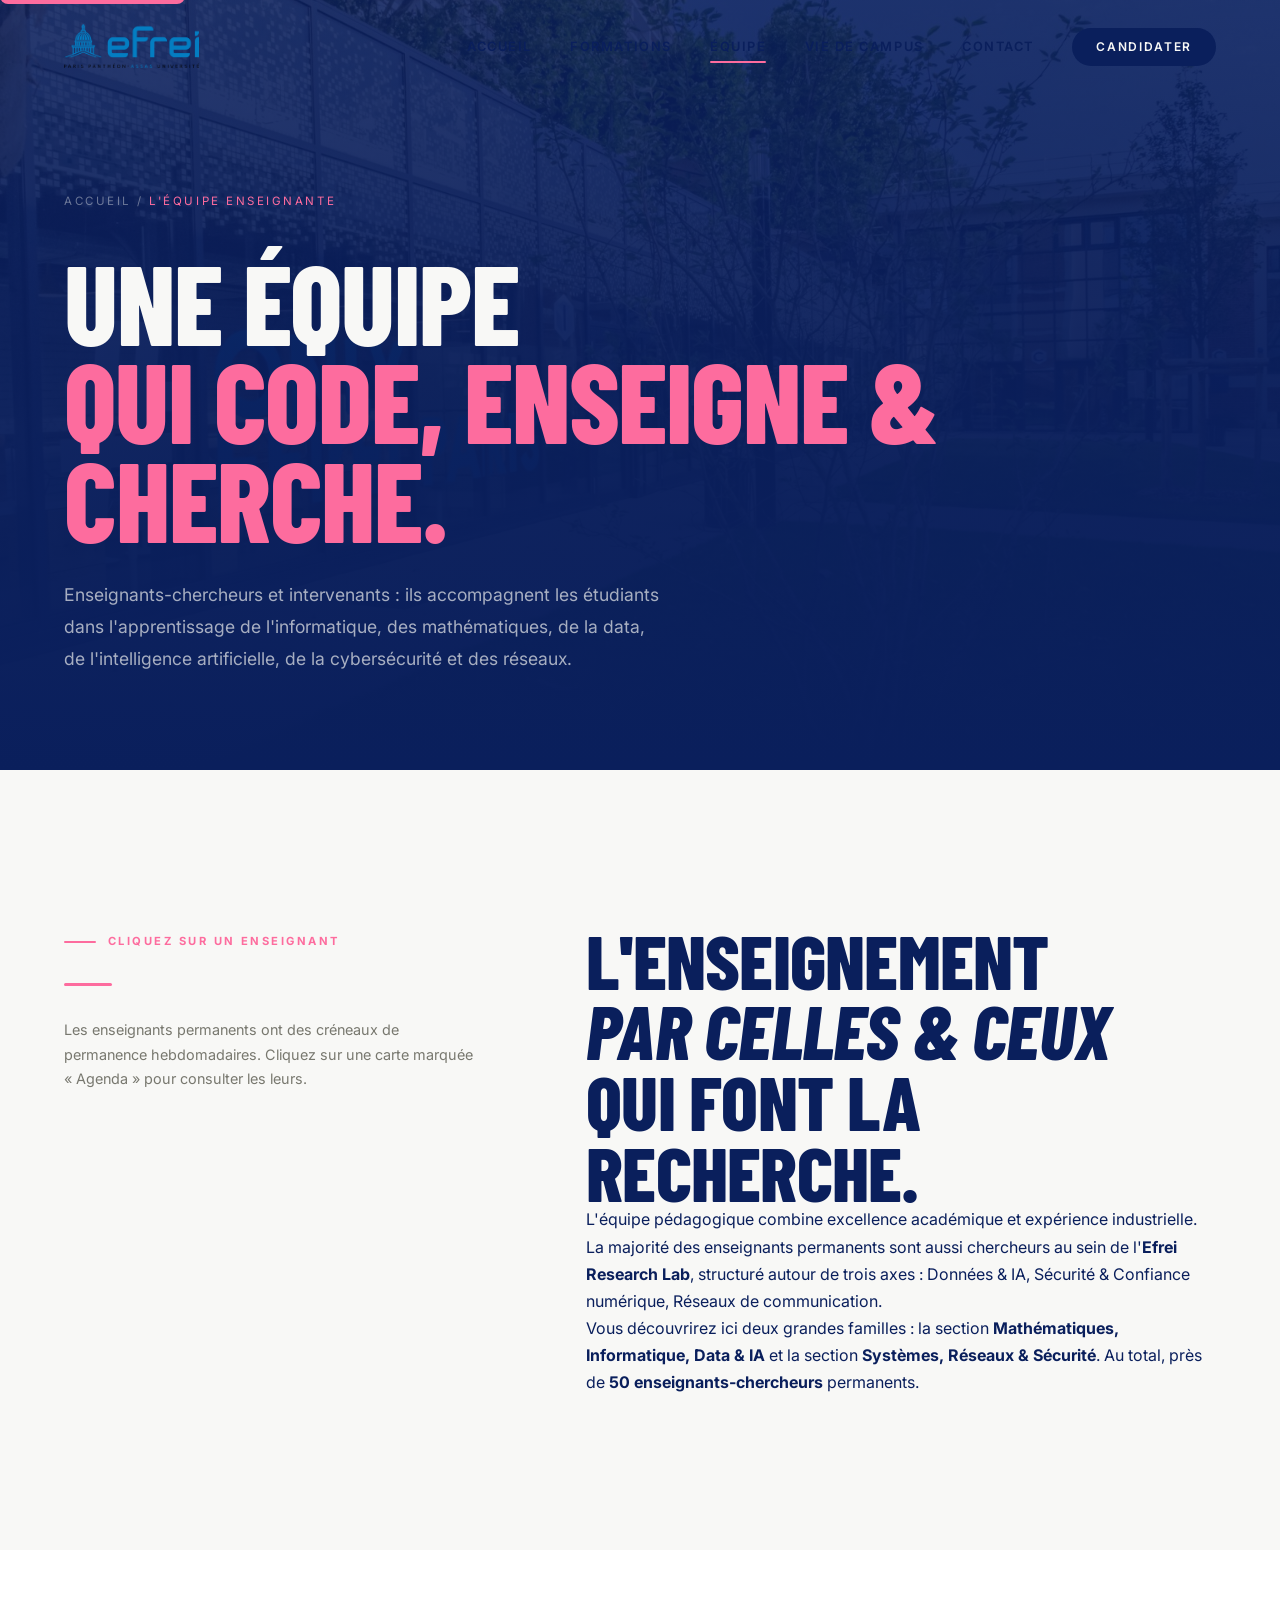
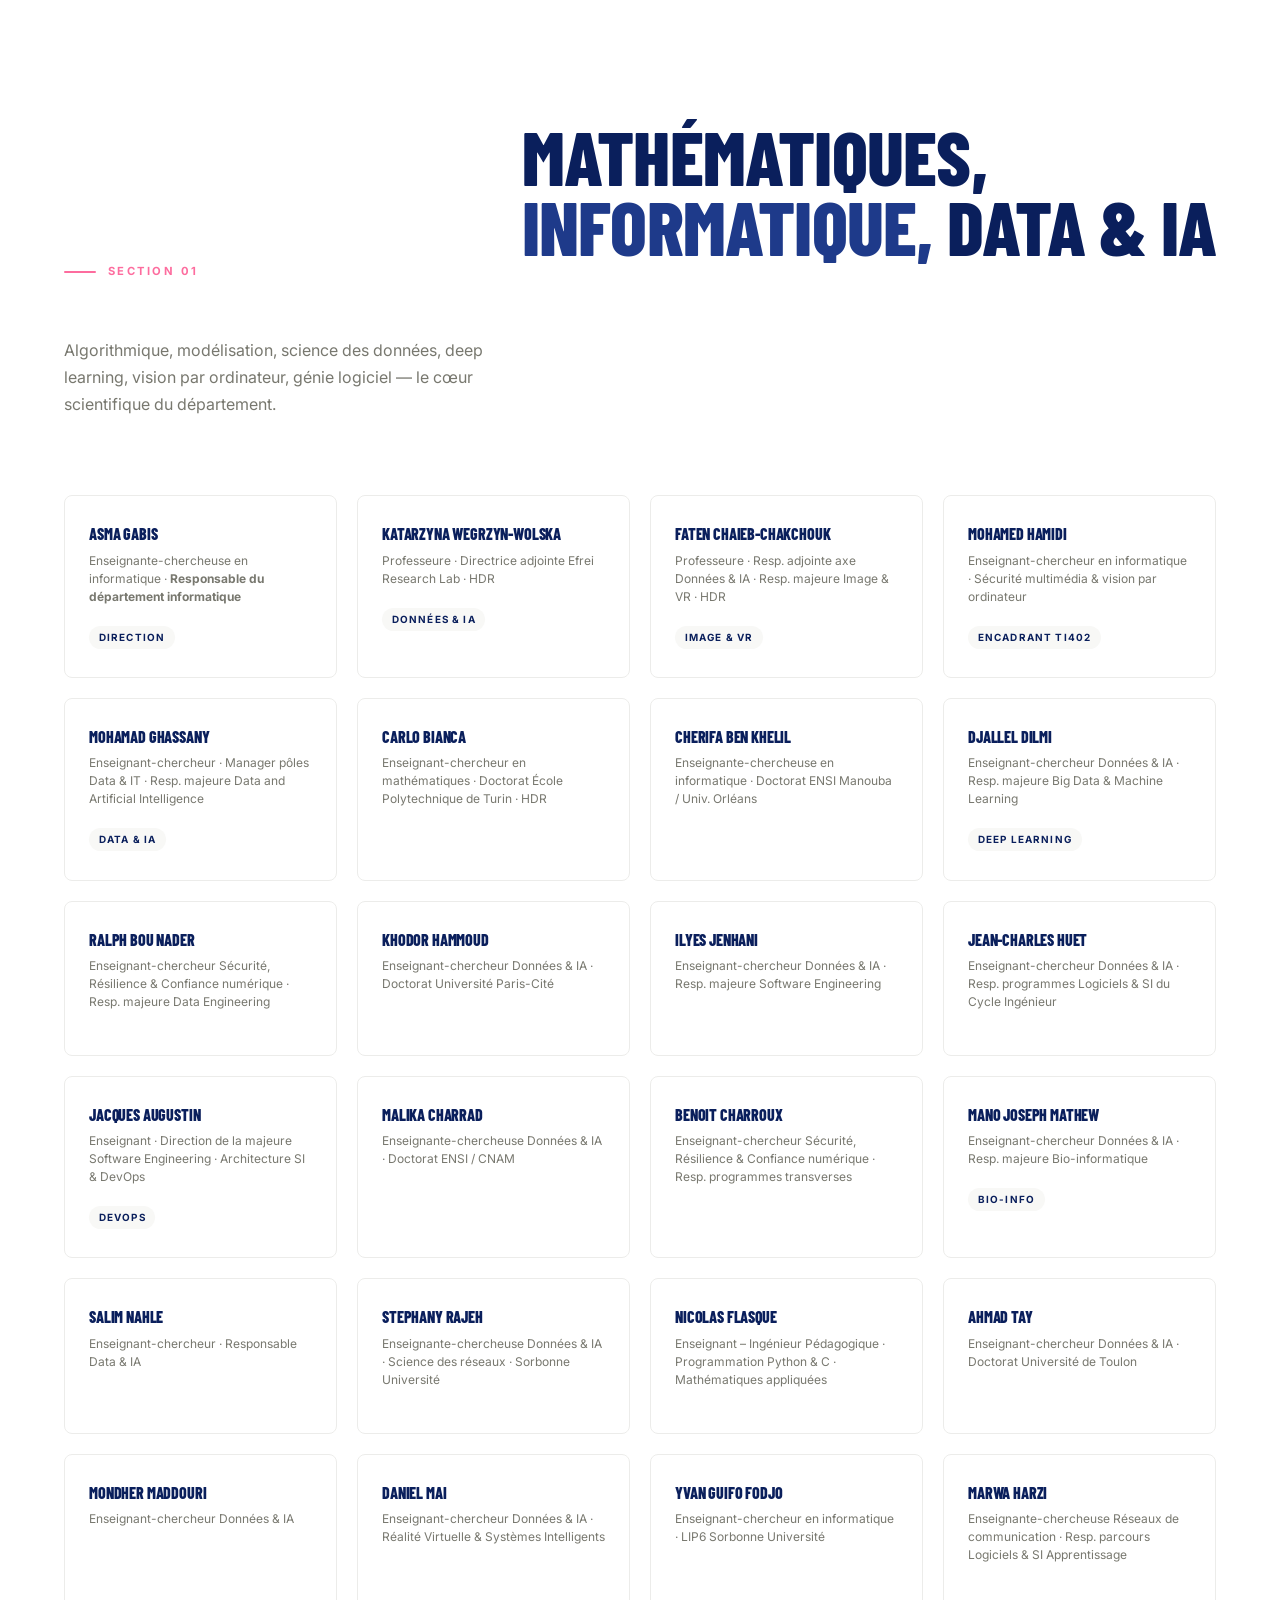
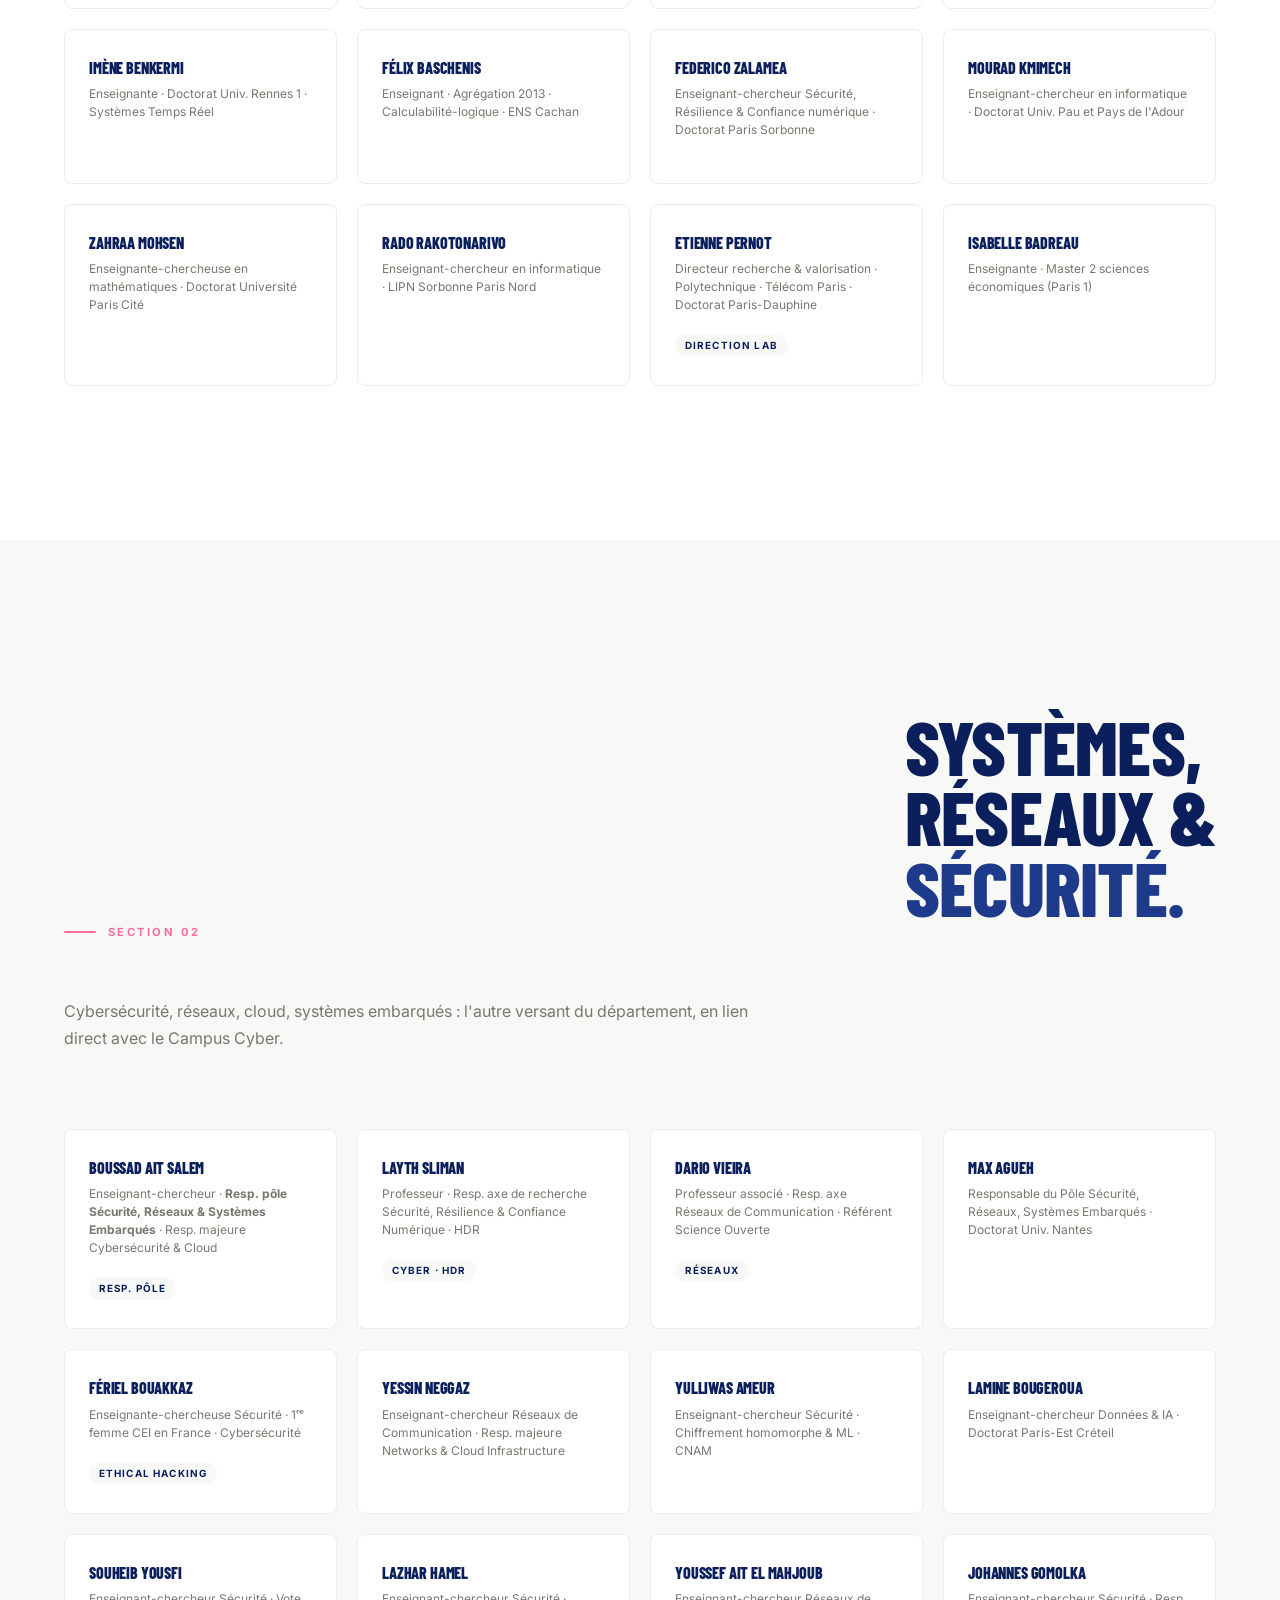
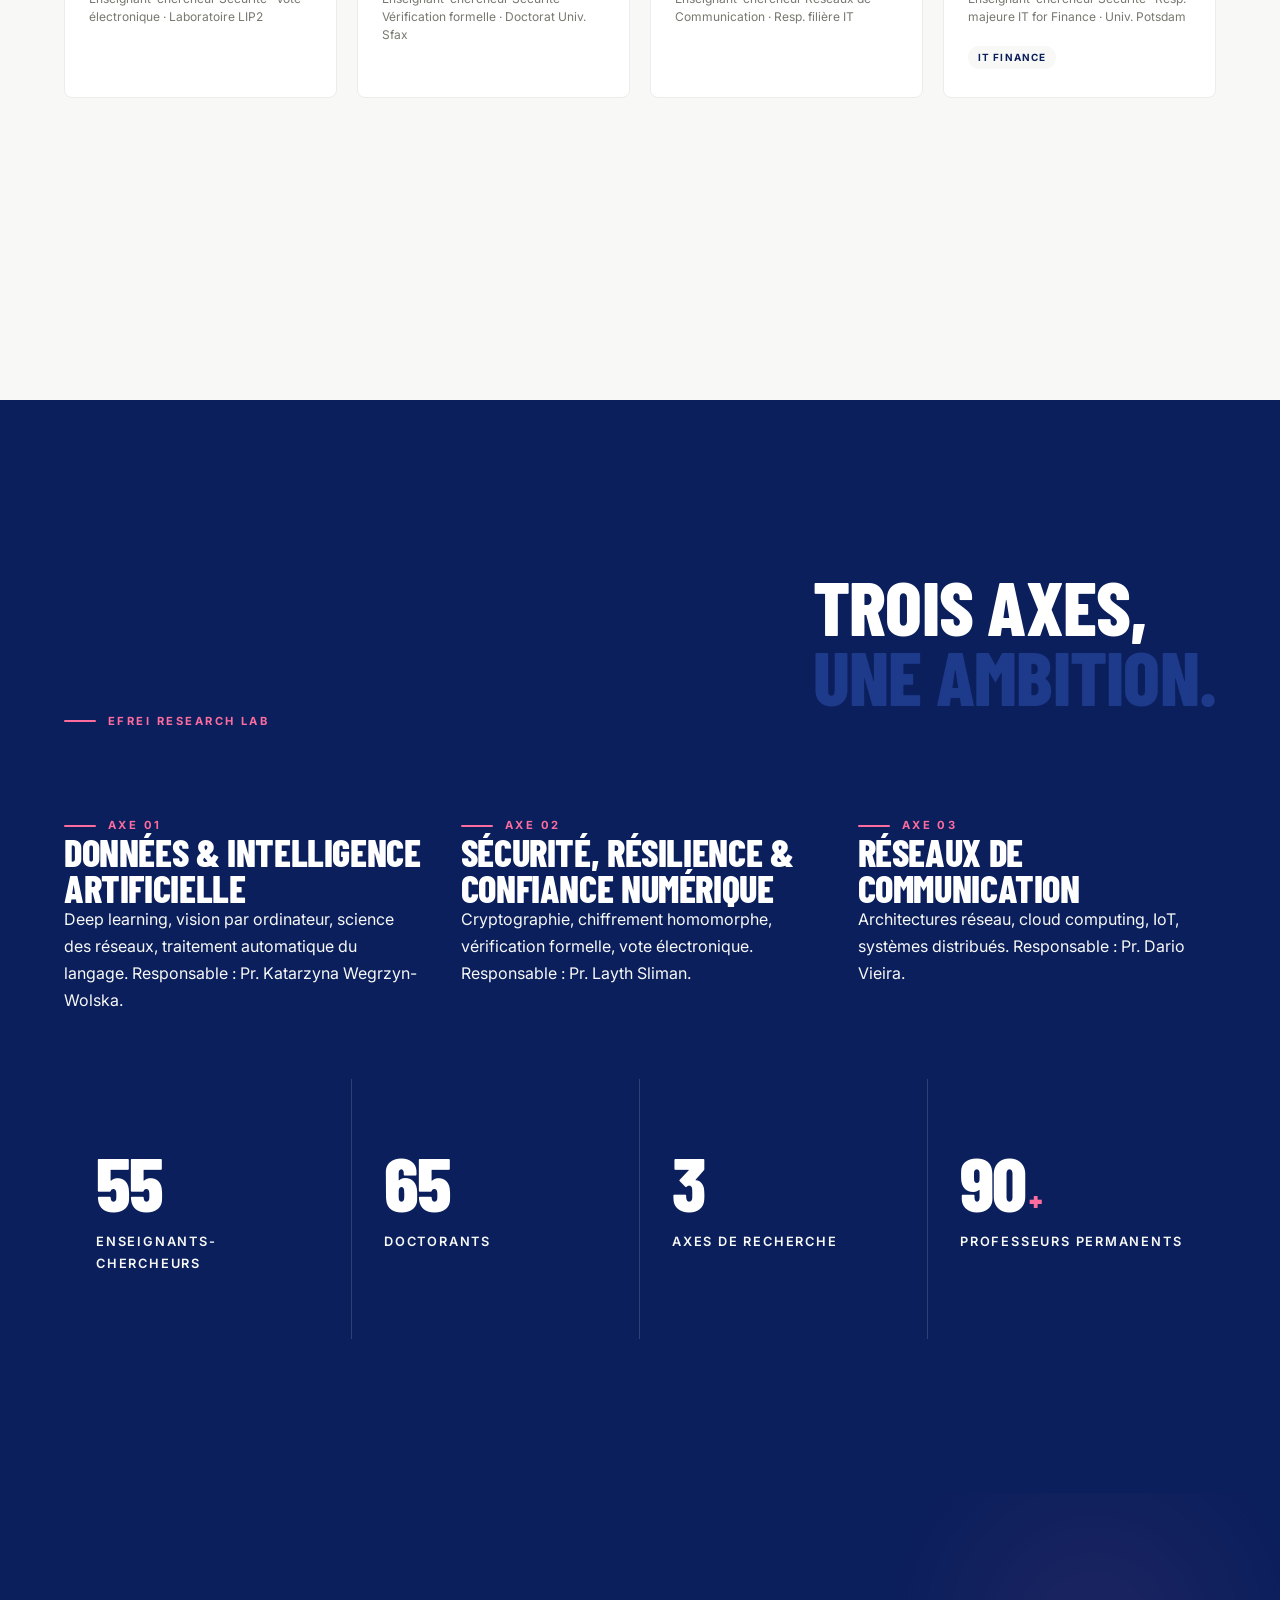
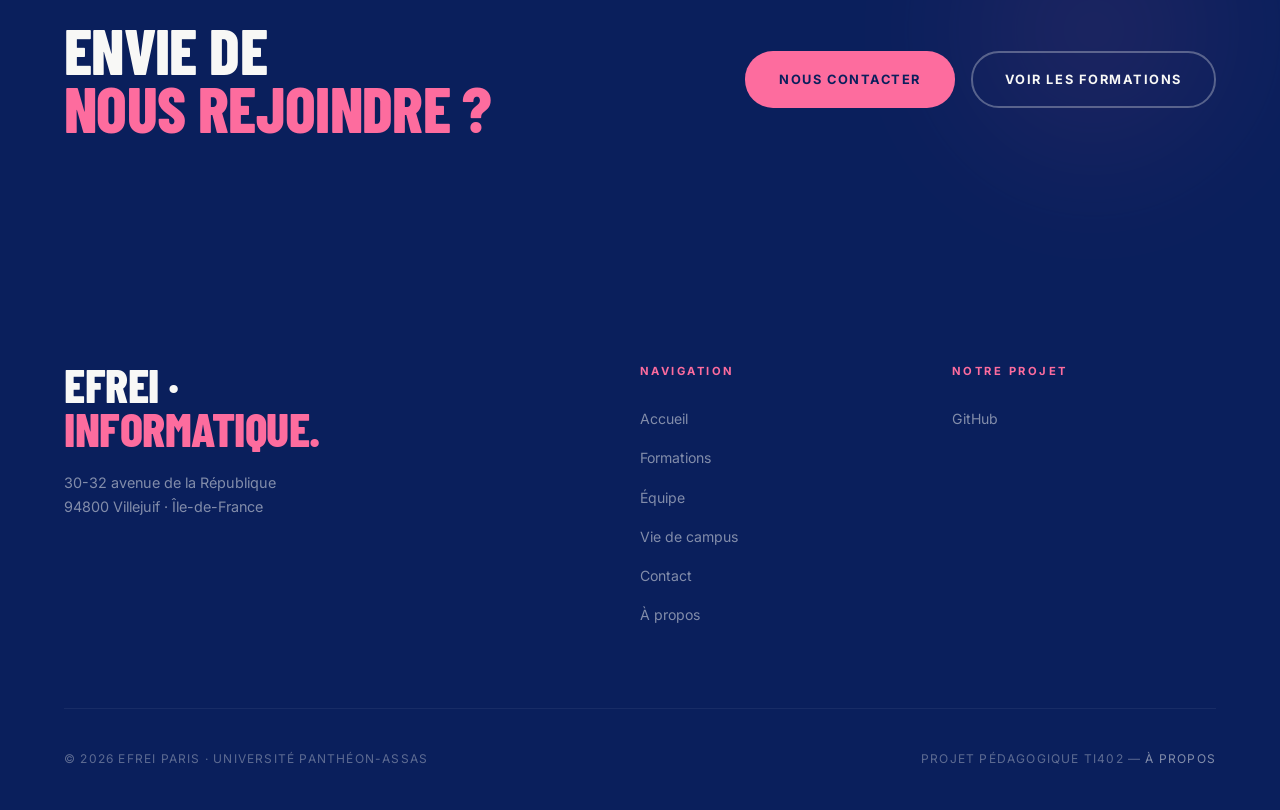
==== equipe.html @ 8dd200fc "Add files via upload" ====
<!DOCTYPE html>
<html lang="fr">
<head>
    <meta charset="UTF-8">
    <meta name="viewport" content="width=device-width, initial-scale=1.0">
    <meta name="description" content="L'équipe enseignante du département Informatique de l'EFREI : enseignants-chercheurs et intervenants en informatique, mathématiques, data, IA, sécurité et réseaux.">
    <meta name="author" content="EFREI Paris">
    <title>L'équipe enseignante — EFREI · Département Informatique</title>

    <link rel="preconnect" href="https://fonts.googleapis.com">
    <link rel="preconnect" href="https://fonts.gstatic.com" crossorigin>
    <link href="https://fonts.googleapis.com/css2?family=Barlow+Condensed:wght@600;700;800;900&amp;family=Inter:wght@300;400;500;600;700;800&amp;display=swap" rel="stylesheet">

    <link rel="stylesheet" href="css/style.css">
</head>
<body>

    <a class="skip-link" href="#main">Aller au contenu</a>

    <!-- ===== HEADER ===== -->
    <header class="site-header">
        <a href="index.html" class="logo" aria-label="EFREI · Accueil">
            <img src="assets/efrei-logo.png" alt="Logo EFREI · Paris Panthéon-Assas Université">
        </a>

        <button class="menu-toggle" aria-label="Ouvrir le menu" aria-expanded="false">
            <span></span><span></span><span></span>
        </button>

        <nav class="main-nav" aria-label="Navigation principale">
            <ul>
                <li><a class="nav-link" href="index.html">Accueil</a></li>
                <li><a class="nav-link" href="formations.html">Formations</a></li>
                <li><a class="nav-link" href="equipe.html">Équipe</a></li>
                <li><a class="nav-link" href="vie-campus.html">Vie de campus</a></li>
                <li><a class="nav-link" href="contact.html">Contact</a></li>
                <li><a class="nav-link nav-cta" href="contact.html#admission">Candidater</a></li>
            </ul>
        </nav>
    </header>

    <main id="main">

        <!-- ===== PAGE HEADER ===== -->
        <section class="page-header">
            <div class="page-header-content">
                <div class="breadcrumb">
                    <a href="index.html">Accueil</a> / <span>L'équipe enseignante</span>
                </div>
                <h1>Une équipe<br><em>qui code, enseigne &amp; cherche.</em></h1>
                <p class="lead">Enseignants-chercheurs et intervenants&nbsp;: ils accompagnent les étudiants dans l'apprentissage de l'informatique, des mathématiques, de la data, de l'intelligence artificielle, de la cybersécurité et des réseaux.</p>
            </div>
        </section>

        <!-- ===== ÉDITORIAL ===== -->
        <section class="section section--cream">
            <div class="container">
                <div class="editorial">
                    <div class="editorial-meta reveal">
                        <span class="eyebrow">Cliquez sur un enseignant</span>
                        <div class="editorial-divider"></div>
                        <p style="color: var(--grey-600); font-size: 0.9rem;">
                            Les enseignants permanents ont des créneaux de permanence hebdomadaires. Cliquez sur une carte marquée «&nbsp;Agenda&nbsp;» pour consulter les leurs.
                        </p>
                    </div>

                    <div class="editorial-body reveal">
                        <h2 class="display-2">L'enseignement<br><em>par celles &amp; ceux</em><br>qui font la recherche.</h2>
                        <p class="lead-large">
                            L'équipe pédagogique combine excellence académique et expérience industrielle. La majorité des enseignants permanents sont aussi chercheurs au sein de l'<strong>Efrei Research Lab</strong>, structuré autour de trois axes&nbsp;: Données &amp; IA, Sécurité &amp; Confiance numérique, Réseaux de communication.
                        </p>
                        <p>
                            Vous découvrirez ici deux grandes familles&nbsp;: la section <strong>Mathématiques, Informatique, Data &amp; IA</strong> et la section <strong>Systèmes, Réseaux &amp; Sécurité</strong>. Au total, près de <strong>50 enseignants-chercheurs</strong> permanents.
                        </p>
                    </div>
                </div>
            </div>
        </section>

        <!-- ===== SECTION 1 : MATHS, INFORMATIQUE, DATA & IA ===== -->
        <section class="section">
            <div class="container">
                <div class="section-header">
                    <span class="eyebrow">Section 01</span>
                    <h2 class="display-2">Mathématiques,<br><em>Informatique,</em> Data &amp; IA</h2>
                    <p class="lead" style="max-width: 700px; margin-top: 1.5rem;">
                        Algorithmique, modélisation, science des données, deep learning, vision par ordinateur, génie logiciel — le cœur scientifique du département.
                    </p>
                </div>

                <div class="teachers-grid-dense">

                    <article class="teacher-mini reveal" data-teacher="gabis">
                        <h4>Asma Gabis</h4>
                        <span class="teacher-role">Enseignante-chercheuse en informatique · <strong>Responsable du département informatique</strong></span>
                        <span class="teacher-tag">Direction</span>
                    </article>

                    <article class="teacher-mini reveal" data-teacher="wegrzyn">
                        <h4>Katarzyna Wegrzyn-Wolska</h4>
                        <span class="teacher-role">Professeure · Directrice adjointe Efrei Research Lab · HDR</span>
                        <span class="teacher-tag">Données &amp; IA</span>
                    </article>

                    <article class="teacher-mini reveal" data-teacher="chakchouk">
                        <h4>Faten Chaieb-Chakchouk</h4>
                        <span class="teacher-role">Professeure · Resp. adjointe axe Données &amp; IA · Resp. majeure Image &amp; VR · HDR</span>
                        <span class="teacher-tag">Image &amp; VR</span>
                    </article>

                    <article class="teacher-mini reveal" data-teacher="hamidi">
                        <h4>Mohamed Hamidi</h4>
                        <span class="teacher-role">Enseignant-chercheur en informatique · Sécurité multimédia &amp; vision par ordinateur</span>
                        <span class="teacher-tag">Encadrant TI402</span>
                    </article>

                    <article class="teacher-mini reveal" data-teacher="ghassany">
                        <h4>Mohamad Ghassany</h4>
                        <span class="teacher-role">Enseignant-chercheur · Manager pôles Data &amp; IT · Resp. majeure Data and Artificial Intelligence</span>
                        <span class="teacher-tag">Data &amp; IA</span>
                    </article>

                    <article class="teacher-mini reveal">
                        <h4>Carlo Bianca</h4>
                        <span class="teacher-role">Enseignant-chercheur en mathématiques · Doctorat École Polytechnique de Turin · HDR</span>
                    </article>

                    <article class="teacher-mini reveal">
                        <h4>Cherifa Ben Khelil</h4>
                        <span class="teacher-role">Enseignante-chercheuse en informatique · Doctorat ENSI Manouba / Univ. Orléans</span>
                    </article>

                    <article class="teacher-mini reveal">
                        <h4>Djallel Dilmi</h4>
                        <span class="teacher-role">Enseignant-chercheur Données &amp; IA · Resp. majeure Big Data &amp; Machine Learning</span>
                        <span class="teacher-tag">Deep Learning</span>
                    </article>

                    <article class="teacher-mini reveal">
                        <h4>Ralph Bou Nader</h4>
                        <span class="teacher-role">Enseignant-chercheur Sécurité, Résilience &amp; Confiance numérique · Resp. majeure Data Engineering</span>
                    </article>

                    <article class="teacher-mini reveal">
                        <h4>Khodor Hammoud</h4>
                        <span class="teacher-role">Enseignant-chercheur Données &amp; IA · Doctorat Université Paris-Cité</span>
                    </article>

                    <article class="teacher-mini reveal">
                        <h4>Ilyes Jenhani</h4>
                        <span class="teacher-role">Enseignant-chercheur Données &amp; IA · Resp. majeure Software Engineering</span>
                    </article>

                    <article class="teacher-mini reveal">
                        <h4>Jean-Charles Huet</h4>
                        <span class="teacher-role">Enseignant-chercheur Données &amp; IA · Resp. programmes Logiciels &amp; SI du Cycle Ingénieur</span>
                    </article>

                    <article class="teacher-mini reveal">
                        <h4>Jacques Augustin</h4>
                        <span class="teacher-role">Enseignant · Direction de la majeure Software Engineering · Architecture SI &amp; DevOps</span>
                        <span class="teacher-tag">DevOps</span>
                    </article>

                    <article class="teacher-mini reveal">
                        <h4>Malika Charrad</h4>
                        <span class="teacher-role">Enseignante-chercheuse Données &amp; IA · Doctorat ENSI / CNAM</span>
                    </article>

                    <article class="teacher-mini reveal">
                        <h4>Benoit Charroux</h4>
                        <span class="teacher-role">Enseignant-chercheur Sécurité, Résilience &amp; Confiance numérique · Resp. programmes transverses</span>
                    </article>

                    <article class="teacher-mini reveal">
                        <h4>Mano Joseph Mathew</h4>
                        <span class="teacher-role">Enseignant-chercheur Données &amp; IA · Resp. majeure Bio-informatique</span>
                        <span class="teacher-tag">Bio-info</span>
                    </article>

                    <article class="teacher-mini reveal">
                        <h4>Salim Nahle</h4>
                        <span class="teacher-role">Enseignant-chercheur · Responsable Data &amp; IA</span>
                    </article>

                    <article class="teacher-mini reveal">
                        <h4>Stephany Rajeh</h4>
                        <span class="teacher-role">Enseignante-chercheuse Données &amp; IA · Science des réseaux · Sorbonne Université</span>
                    </article>

                    <article class="teacher-mini reveal">
                        <h4>Nicolas Flasque</h4>
                        <span class="teacher-role">Enseignant – Ingénieur Pédagogique · Programmation Python &amp; C · Mathématiques appliquées</span>
                    </article>

                    <article class="teacher-mini reveal">
                        <h4>Ahmad Tay</h4>
                        <span class="teacher-role">Enseignant-chercheur Données &amp; IA · Doctorat Université de Toulon</span>
                    </article>

                    <article class="teacher-mini reveal">
                        <h4>Mondher Maddouri</h4>
                        <span class="teacher-role">Enseignant-chercheur Données &amp; IA</span>
                    </article>

                    <article class="teacher-mini reveal">
                        <h4>Daniel Mai</h4>
                        <span class="teacher-role">Enseignant-chercheur Données &amp; IA · Réalité Virtuelle &amp; Systèmes Intelligents</span>
                    </article>

                    <article class="teacher-mini reveal">
                        <h4>Yvan Guifo Fodjo</h4>
                        <span class="teacher-role">Enseignant-chercheur en informatique · LIP6 Sorbonne Université</span>
                    </article>

                    <article class="teacher-mini reveal">
                        <h4>Marwa Harzi</h4>
                        <span class="teacher-role">Enseignante-chercheuse Réseaux de communication · Resp. parcours Logiciels &amp; SI Apprentissage</span>
                    </article>

                    <article class="teacher-mini reveal">
                        <h4>Imène Benkermi</h4>
                        <span class="teacher-role">Enseignante · Doctorat Univ. Rennes 1 · Systèmes Temps Réel</span>
                    </article>

                    <article class="teacher-mini reveal">
                        <h4>Félix Baschenis</h4>
                        <span class="teacher-role">Enseignant · Agrégation 2013 · Calculabilité-logique · ENS Cachan</span>
                    </article>

                    <article class="teacher-mini reveal">
                        <h4>Federico Zalamea</h4>
                        <span class="teacher-role">Enseignant-chercheur Sécurité, Résilience &amp; Confiance numérique · Doctorat Paris Sorbonne</span>
                    </article>

                    <article class="teacher-mini reveal">
                        <h4>Mourad Kmimech</h4>
                        <span class="teacher-role">Enseignant-chercheur en informatique · Doctorat Univ. Pau et Pays de l'Adour</span>
                    </article>

                    <article class="teacher-mini reveal">
                        <h4>Zahraa Mohsen</h4>
                        <span class="teacher-role">Enseignante-chercheuse en mathématiques · Doctorat Université Paris Cité</span>
                    </article>

                    <article class="teacher-mini reveal">
                        <h4>Rado Rakotonarivo</h4>
                        <span class="teacher-role">Enseignant-chercheur en informatique · LIPN Sorbonne Paris Nord</span>
                    </article>

                    <article class="teacher-mini reveal">
                        <h4>Etienne Pernot</h4>
                        <span class="teacher-role">Directeur recherche &amp; valorisation · Polytechnique · Télécom Paris · Doctorat Paris-Dauphine</span>
                        <span class="teacher-tag">Direction Lab</span>
                    </article>

                    <article class="teacher-mini reveal">
                        <h4>Isabelle Badreau</h4>
                        <span class="teacher-role">Enseignante · Master 2 sciences économiques (Paris 1)</span>
                    </article>

                </div>
            </div>
        </section>

        <!-- ===== SECTION 2 : SYSTÈMES, RÉSEAUX & SÉCURITÉ ===== -->
        <section class="section section--cream">
            <div class="container">
                <div class="section-header">
                    <span class="eyebrow">Section 02</span>
                    <h2 class="display-2">Systèmes,<br>Réseaux &amp;<br><em>Sécurité.</em></h2>
                    <p class="lead" style="max-width: 700px; margin-top: 1.5rem;">
                        Cybersécurité, réseaux, cloud, systèmes embarqués&nbsp;: l'autre versant du département, en lien direct avec le Campus Cyber.
                    </p>
                </div>

                <div class="teachers-grid-dense">

                    <article class="teacher-mini reveal" data-teacher="aitsalem">
                        <h4>Boussad Ait Salem</h4>
                        <span class="teacher-role">Enseignant-chercheur · <strong>Resp. pôle Sécurité, Réseaux &amp; Systèmes Embarqués</strong> · Resp. majeure Cybersécurité &amp; Cloud</span>
                        <span class="teacher-tag">Resp. pôle</span>
                    </article>

                    <article class="teacher-mini reveal" data-teacher="sliman">
                        <h4>Layth Sliman</h4>
                        <span class="teacher-role">Professeur · Resp. axe de recherche Sécurité, Résilience &amp; Confiance Numérique · HDR</span>
                        <span class="teacher-tag">Cyber · HDR</span>
                    </article>

                    <article class="teacher-mini reveal" data-teacher="vieira">
                        <h4>Dario Vieira</h4>
                        <span class="teacher-role">Professeur associé · Resp. axe Réseaux de Communication · Référent Science Ouverte</span>
                        <span class="teacher-tag">Réseaux</span>
                    </article>

                    <article class="teacher-mini reveal">
                        <h4>Max Agueh</h4>
                        <span class="teacher-role">Responsable du Pôle Sécurité, Réseaux, Systèmes Embarqués · Doctorat Univ. Nantes</span>
                    </article>

                    <article class="teacher-mini reveal">
                        <h4>Fériel Bouakkaz</h4>
                        <span class="teacher-role">Enseignante-chercheuse Sécurité · 1ʳᵉ femme CEI en France · Cybersécurité</span>
                        <span class="teacher-tag">Ethical Hacking</span>
                    </article>

                    <article class="teacher-mini reveal">
                        <h4>Yessin Neggaz</h4>
                        <span class="teacher-role">Enseignant-chercheur Réseaux de Communication · Resp. majeure Networks &amp; Cloud Infrastructure</span>
                    </article>

                    <article class="teacher-mini reveal">
                        <h4>Yulliwas Ameur</h4>
                        <span class="teacher-role">Enseignant-chercheur Sécurité · Chiffrement homomorphe &amp; ML · CNAM</span>
                    </article>

                    <article class="teacher-mini reveal">
                        <h4>Lamine Bougeroua</h4>
                        <span class="teacher-role">Enseignant-chercheur Données &amp; IA · Doctorat Paris-Est Créteil</span>
                    </article>

                    <article class="teacher-mini reveal">
                        <h4>Souheib Yousfi</h4>
                        <span class="teacher-role">Enseignant-chercheur Sécurité · Vote électronique · Laboratoire LIP2</span>
                    </article>

                    <article class="teacher-mini reveal">
                        <h4>Lazhar Hamel</h4>
                        <span class="teacher-role">Enseignant-chercheur Sécurité · Vérification formelle · Doctorat Univ. Sfax</span>
                    </article>

                    <article class="teacher-mini reveal">
                        <h4>Youssef Ait El Mahjoub</h4>
                        <span class="teacher-role">Enseignant-chercheur Réseaux de Communication · Resp. filière IT</span>
                    </article>

                    <article class="teacher-mini reveal">
                        <h4>Johannes Gomolka</h4>
                        <span class="teacher-role">Enseignant-chercheur Sécurité · Resp. majeure IT for Finance · Univ. Potsdam</span>
                        <span class="teacher-tag">IT Finance</span>
                    </article>

                </div>

                <!-- Panneau d'agenda dynamique (alimenté par main.js) -->
                <div id="agenda-panel" class="agenda-panel" aria-live="polite"></div>
            </div>
        </section>

        <!-- ===== AXES DE RECHERCHE ===== -->
        <section class="section section--dark">
            <div class="container">
                <div class="section-header">
                    <span class="eyebrow" style="color: var(--yellow);">Efrei Research Lab</span>
                    <h2 class="display-2" style="color: var(--white);">Trois axes,<br><em>une ambition.</em></h2>
                </div>

                <div class="grid-3" style="margin-top: 3rem;">
                    <div class="domain-card reveal">
                        <span class="eyebrow" style="color: var(--yellow);">Axe 01</span>
                        <h3 style="color: var(--white);">Données &amp; Intelligence Artificielle</h3>
                        <p style="color: var(--grey-300);">Deep learning, vision par ordinateur, science des réseaux, traitement automatique du langage. Responsable&nbsp;: Pr. Katarzyna Wegrzyn-Wolska.</p>
                    </div>
                    <div class="domain-card reveal">
                        <span class="eyebrow" style="color: var(--yellow);">Axe 02</span>
                        <h3 style="color: var(--white);">Sécurité, Résilience &amp; Confiance Numérique</h3>
                        <p style="color: var(--grey-300);">Cryptographie, chiffrement homomorphe, vérification formelle, vote électronique. Responsable&nbsp;: Pr. Layth Sliman.</p>
                    </div>
                    <div class="domain-card reveal">
                        <span class="eyebrow" style="color: var(--yellow);">Axe 03</span>
                        <h3 style="color: var(--white);">Réseaux de Communication</h3>
                        <p style="color: var(--grey-300);">Architectures réseau, cloud computing, IoT, systèmes distribués. Responsable&nbsp;: Pr. Dario Vieira.</p>
                    </div>
                </div>

                <div class="stats" style="margin-top: 4rem; border-color: rgba(255,255,255,0.15);">
                    <div class="stat reveal" style="border-color: rgba(255,255,255,0.15);">
                        <div class="stat-number" style="color: var(--white);">55</div>
                        <div class="stat-label" style="color: var(--grey-300);">Enseignants-chercheurs</div>
                    </div>
                    <div class="stat reveal" style="border-color: rgba(255,255,255,0.15);">
                        <div class="stat-number" style="color: var(--white);">65</div>
                        <div class="stat-label" style="color: var(--grey-300);">Doctorants</div>
                    </div>
                    <div class="stat reveal" style="border-color: rgba(255,255,255,0.15);">
                        <div class="stat-number" style="color: var(--white);">3</div>
                        <div class="stat-label" style="color: var(--grey-300);">Axes de recherche</div>
                    </div>
                    <div class="stat reveal">
                        <div class="stat-number" style="color: var(--white);">90<span class="unit">+</span></div>
                        <div class="stat-label" style="color: var(--grey-300);">Professeurs permanents</div>
                    </div>
                </div>
            </div>
        </section>

        <!-- ===== CTA ===== -->
        <section class="cta-band">
            <div class="cta-band-content">
                <h2>Envie de<br><em>nous rejoindre&nbsp;?</em></h2>
                <div class="hero-actions">
                    <a href="contact.html" class="btn btn-primary">Nous contacter</a>
                    <a href="formations.html" class="btn btn-outline">Voir les formations</a>
                </div>
            </div>
        </section>

    </main>

    <!-- ===== FOOTER ===== -->
    <footer class="site-footer">
        <div class="footer-top">
            <div class="footer-brand">
                <h3>EFREI ·<br><em>Informatique.</em></h3>
                <p>30-32 avenue de la République<br>94800 Villejuif · Île-de-France</p>
            </div>

            <div class="footer-col">
                <h5>Navigation</h5>
                <ul>
                    <li><a href="index.html">Accueil</a></li>
                    <li><a href="formations.html">Formations</a></li>
                    <li><a href="equipe.html">Équipe</a></li>
                    <li><a href="vie-campus.html">Vie de campus</a></li>
                    <li><a href="contact.html">Contact</a></li>
                    <li><a href="apropos.html">À propos</a></li>
                </ul>
            </div>

            <div class="footer-col">
                <h5>Notre projet</h5>
                <ul>
                    <li><a href="https://github.com/arthurwrgin/projet_progweb_efrei" rel="noopener">GitHub</a></li>
                </ul>
            </div>
        </div>

        <div class="footer-bottom">
            <span>© <span id="current-year">2026</span> EFREI Paris · Université Panthéon-Assas</span>
            <span>Projet pédagogique TI402 — <a href="apropos.html">À propos</a></span>
        </div>
    </footer>

    <script src="js/main.js"></script>
</body>
</html>
---- css/style.css ----
/* ===================================================================
   SITE VITRINE - MA PARTIE
   Design bold minimalism inspiré de VOUS Church
   Palette : Bleu EFREI dominant + accent rose
   =================================================================== */

/* ------- 1. RESET & BASE ------- */
*,*::before,*::after{margin:0;padding:0;box-sizing:border-box}
html{scroll-behavior:smooth;-webkit-text-size-adjust:100%}
body{font-family:'Inter',-apple-system,BlinkMacSystemFont,sans-serif;font-weight:400;line-height:1.7;color:var(--blue-900);background-color:var(--white);overflow-x:hidden;-webkit-font-smoothing:antialiased;-moz-osx-font-smoothing:grayscale}
img{max-width:100%;display:block;height:auto}
a{color:inherit;text-decoration:none;transition:all .4s var(--ease)}
button{font-family:inherit;cursor:pointer;border:none;background:none}
ul,ol{list-style:none}

/* ------- 2. VARIABLES ------- */
:root{
  --blue-900:#0A1F5C;--blue-800:#122A75;--blue-700:#1E3A8A;--blue-600:#2547A8;
  --blue-100:#E8EDF8;--blue-50:#F4F6FB;
  --yellow:#fd6c9e;--yellow-soft:#ffb3cc;
  --cream:#F8F8F6;--white:#FFFFFF;
  --grey-200:#ECECEA;--grey-400:#B0B0A8;--grey-600:#78786F;
  --font-display:'Barlow Condensed','Oswald',Impact,sans-serif;
  --font-body:'Inter',-apple-system,sans-serif;
  --font-serif:'Barlow Condensed',sans-serif;
  --max-width:1400px;--padding-x:clamp(1.5rem,5vw,5rem);
  --ease:cubic-bezier(.16,1,.3,1);--ease-out:cubic-bezier(.33,1,.68,1);
  --shadow-sm:0 2px 8px rgba(10,31,92,.04);
  --shadow-md:0 8px 30px rgba(10,31,92,.07);
  --shadow-lg:0 20px 60px rgba(10,31,92,.1);
  --shadow-xl:0 30px 80px rgba(10,31,92,.14);
  --radius-sm:8px;--radius-md:12px;--radius-lg:20px;--radius-xl:28px;
}

/* ------- 3. TYPOGRAPHIE ------- */
.display{font-family:var(--font-display);font-weight:800;line-height:.88;letter-spacing:-.01em;text-transform:uppercase}
h1,h2,h3,h4{font-family:var(--font-display);font-weight:800;line-height:.92;text-transform:uppercase;letter-spacing:-.01em}
h1{font-size:clamp(3rem,9vw,8.5rem)}
h2,.display-2{font-size:clamp(2.25rem,6vw,5.5rem)}
h3{font-size:clamp(1.5rem,3vw,2.5rem)}
h4{font-size:clamp(1.1rem,2vw,1.5rem)}
p{font-size:clamp(1rem,1.1vw,1.125rem);max-width:65ch;font-weight:400}
.eyebrow{font-family:var(--font-body);font-size:.7rem;font-weight:700;text-transform:uppercase;letter-spacing:.22em;color:var(--yellow);display:inline-flex;align-items:center;gap:.75rem}
.eyebrow::before{content:'';display:inline-block;width:32px;height:2px;background:var(--yellow);border-radius:2px}
.serif-italic{font-family:var(--font-serif);font-style:italic;font-weight:300;text-transform:none;letter-spacing:-.02em}
.lead{font-size:1.125rem;line-height:1.7}

/* ------- 4. LAYOUT ------- */
.container{max-width:var(--max-width);margin:0 auto;padding:0 var(--padding-x)}
.section{padding:clamp(5rem,12vw,10rem) 0}
.section--dark{background-color:var(--blue-900);color:var(--cream)}
.section--cream{background-color:var(--cream)}
.grid-2{display:grid;grid-template-columns:repeat(2,1fr);gap:clamp(1.5rem,3vw,3rem)}
.grid-3{display:grid;grid-template-columns:repeat(3,1fr);gap:clamp(1.5rem,3vw,2.5rem)}
.grid-4{display:grid;grid-template-columns:repeat(4,1fr);gap:clamp(1rem,2vw,2rem)}

/* ------- 5. HEADER / NAV ------- */
.site-header{position:fixed;top:0;left:0;right:0;z-index:100;padding:1.5rem var(--padding-x);display:flex;align-items:center;justify-content:space-between;transition:all .5s var(--ease)}
.site-header.scrolled{background:rgba(255,255,255,.92);backdrop-filter:blur(20px) saturate(180%);-webkit-backdrop-filter:blur(20px) saturate(180%);padding:.85rem var(--padding-x);box-shadow:0 1px 0 rgba(10,31,92,.06)}
.site-header.on-dark .nav-link,.site-header.on-dark .logo,.site-header.on-dark .menu-toggle{color:var(--cream)}
.site-header.scrolled .nav-link,.site-header.scrolled .logo,.site-header.scrolled .menu-toggle{color:var(--blue-900)}

.logo{display:flex;align-items:center;height:44px;z-index:101;text-decoration:none}
.logo img{height:100%;width:auto;max-height:44px;display:block;transition:all .4s var(--ease)}
.site-header.on-dark .logo img{filter:brightness(0) invert(1)}
.site-header.on-dark.scrolled .logo img{filter:none}
@media(max-width:700px){.logo{height:34px}.logo img{max-height:34px}}

.main-nav ul{display:flex;gap:clamp(1.5rem,3vw,3rem);align-items:center}
.nav-link{font-family:var(--font-body);font-size:.8rem;font-weight:600;text-transform:uppercase;letter-spacing:.12em;color:var(--blue-900);position:relative;padding:.4rem 0}
.nav-link::after{content:'';position:absolute;left:0;bottom:-2px;height:2px;width:0;background:var(--yellow);border-radius:2px;transition:width .4s var(--ease)}
.nav-link:hover::after,.nav-link.active::after{width:100%}

.nav-cta{background:var(--blue-900);color:var(--cream)!important;padding:.7rem 1.5rem!important;border-radius:var(--radius-xl);font-size:.75rem!important;letter-spacing:.14em;transition:all .4s var(--ease)}
.nav-cta::after{display:none}
.nav-cta:hover{background:var(--yellow);color:var(--blue-900)!important;transform:translateY(-1px);box-shadow:var(--shadow-md)}
.site-header.on-dark .nav-cta{background:var(--yellow);color:var(--blue-900)!important}

.menu-toggle{display:none;flex-direction:column;gap:6px;z-index:101;padding:.5rem}
.menu-toggle span{display:block;width:24px;height:2px;background:currentColor;border-radius:2px;transition:transform .4s var(--ease),opacity .3s var(--ease)}
.menu-toggle.open span:nth-child(1){transform:translateY(8px) rotate(45deg)}
.menu-toggle.open span:nth-child(2){opacity:0}
.menu-toggle.open span:nth-child(3){transform:translateY(-8px) rotate(-45deg)}

@media(max-width:900px){
  .menu-toggle{display:flex}
  .main-nav{position:fixed;top:0;right:0;width:100%;height:100vh;background:var(--blue-900);padding:7rem 2.5rem 2rem;transform:translateX(100%);transition:transform .6s var(--ease)}
  .main-nav.open{transform:translateX(0)}
  .main-nav ul{flex-direction:column;align-items:flex-start;gap:1.75rem}
  .main-nav .nav-link{font-size:2rem;font-family:var(--font-display);color:var(--cream);letter-spacing:.02em}
  .main-nav .nav-cta{margin-top:1rem;font-size:.85rem!important}
}

/* ------- 6. HERO ------- */
.hero{min-height:100vh;background-color:var(--blue-900);color:var(--cream);position:relative;display:flex;align-items:flex-end;padding:10rem var(--padding-x) 5rem;overflow:hidden}
.hero-bg{position:absolute;inset:0;background:url('../assets/campus-hero.jpg') center/cover no-repeat;z-index:0}
.hero-bg::after{content:'';position:absolute;inset:0;background:linear-gradient(180deg,rgba(10,31,92,0.5) 0%,rgba(10,31,92,0.85) 60%,var(--blue-900) 100%)}
.hero-decorative{position:absolute;right:-5%;top:15%;width:50%;height:70%;background:radial-gradient(circle at 50% 50%,var(--yellow) 0%,transparent 3%),radial-gradient(ellipse at 30% 60%,var(--blue-600) 0%,transparent 40%);opacity:.4;z-index:1;animation:float 12s ease-in-out infinite;filter:blur(2px)}
@keyframes float{0%,100%{transform:translate(0,0) scale(1);opacity:.35}33%{transform:translate(-10px,15px) scale(1.02);opacity:.45}66%{transform:translate(10px,-10px) scale(.98);opacity:.4}}

.hero-content{position:relative;z-index:2;width:100%;max-width:var(--max-width);margin:0 auto}
.hero-eyebrow{color:var(--yellow);margin-bottom:2rem;animation:fadeUp .8s var(--ease) .2s both}
.hero-title{font-size:clamp(3.5rem,12vw,11rem);line-height:.85;letter-spacing:-.02em;margin-bottom:2.5rem;animation:fadeUp .8s var(--ease) .35s both}
.hero-title .accent{color:var(--yellow);font-family:var(--font-serif);font-style:italic;font-weight:300;text-transform:lowercase;letter-spacing:-.04em}
.hero-subtitle{max-width:520px;font-size:1.1rem;color:rgba(250,250,247,.7);margin-bottom:3rem;line-height:1.8;animation:fadeUp .8s var(--ease) .5s both}
.hero-actions{display:flex;gap:1rem;flex-wrap:wrap;animation:fadeUp .8s var(--ease) .65s both}
@keyframes fadeUp{from{opacity:0;transform:translateY(30px)}to{opacity:1;transform:translateY(0)}}
.hero-meta{position:absolute;bottom:2rem;right:var(--padding-x);z-index:2;text-align:right;font-size:.7rem;text-transform:uppercase;letter-spacing:.2em;color:rgba(250,250,247,.4);animation:fadeIn 1s ease 1s both}
@keyframes fadeIn{from{opacity:0}to{opacity:1}}
.hero-meta strong{color:var(--yellow);font-weight:600;display:block;font-size:.85rem;margin-bottom:.25rem}

/* ------- 7. BOUTONS ------- */
.btn{display:inline-flex;align-items:center;gap:.6rem;padding:1rem 2rem;font-family:var(--font-body);font-size:.8rem;font-weight:700;text-transform:uppercase;letter-spacing:.12em;border-radius:var(--radius-xl);transition:all .4s var(--ease);border:2px solid transparent;position:relative;overflow:hidden}
.btn-primary{background:var(--yellow);color:var(--blue-900)}
.btn-primary:hover{background:var(--cream);transform:translateY(-2px);box-shadow:var(--shadow-lg)}
.btn-outline{background:transparent;color:var(--cream);border-color:rgba(250,250,247,.3)}
.btn-outline:hover{background:var(--cream);color:var(--blue-900);border-color:var(--cream)}
.btn-dark{background:var(--blue-900);color:var(--cream)}
.btn-dark:hover{background:var(--yellow);color:var(--blue-900);transform:translateY(-2px);box-shadow:var(--shadow-lg)}
.btn-arrow{display:inline-flex;align-items:center;gap:.5rem;transition:transform .4s var(--ease)}
.btn:hover .btn-arrow{transform:translateX(6px)}

/* ------- 8. CARROUSEL ------- */
.carousel{position:relative;overflow:hidden;border-radius:var(--radius-lg)}
.carousel-track{display:flex;transition:transform .7s var(--ease)}
.carousel-slide{flex:0 0 100%;min-width:100%}
.carousel-card{display:grid;grid-template-columns:1fr 1fr;gap:0;align-items:stretch;background:var(--blue-900);color:var(--cream);min-height:480px;border-radius:var(--radius-lg);overflow:hidden}
.carousel-visual{position:relative;background:var(--blue-700);overflow:hidden;display:flex;align-items:center;justify-content:center;color:rgba(255,255,255,.08);font-family:var(--font-display);font-size:14rem;line-height:1}
.carousel-visual.v1{background:linear-gradient(160deg,#0A1F5C 0%,#2547A8 100%)}
.carousel-visual.v2{background:linear-gradient(160deg,#122A75 0%,#fd6c9e 200%)}
.carousel-visual.v3{background:linear-gradient(160deg,#1E3A8A 0%,#0A1F5C 100%)}
.carousel-visual.v4{background:linear-gradient(160deg,#2547A8 0%,#0A1F5C 50%,#fd6c9e 200%)}
.carousel-visual::before{content:'';position:absolute;inset:0;background-image:url("data:image/svg+xml,%3Csvg width='40' height='40' xmlns='http://www.w3.org/2000/svg'%3E%3Ccircle cx='1' cy='1' r='.4' fill='rgba(255,255,255,.04)'/%3E%3C/svg%3E");background-size:40px 40px}
.carousel-content{padding:clamp(2.5rem,5vw,4.5rem);display:flex;flex-direction:column;justify-content:center}
.carousel-date{color:var(--yellow);font-size:.7rem;letter-spacing:.22em;text-transform:uppercase;font-weight:700;margin-bottom:1.75rem}
.carousel-title{font-size:clamp(2rem,4vw,3.5rem);margin-bottom:1.5rem;line-height:.95}
.carousel-text{color:rgba(250,250,247,.7);margin-bottom:2rem;max-width:480px;line-height:1.8}
.carousel-controls{display:flex;justify-content:space-between;align-items:center;padding:2.5rem 0 0;border-top:1px solid var(--grey-200);margin-top:2.5rem}
.carousel-arrows{display:flex;gap:.75rem}
.carousel-arrow{width:52px;height:52px;border-radius:50%;border:1.5px solid var(--blue-900);color:var(--blue-900);display:flex;align-items:center;justify-content:center;font-size:1.25rem;transition:all .4s var(--ease)}
.carousel-arrow:hover{background:var(--blue-900);color:var(--yellow);transform:scale(1.05)}
.carousel-dots{display:flex;gap:.5rem}
.carousel-dot{width:8px;height:8px;border-radius:50%;background:var(--grey-200);transition:all .4s ease;cursor:pointer}
.carousel-dot.active{background:var(--blue-900);width:28px;border-radius:4px}
@media(max-width:800px){.carousel-card{grid-template-columns:1fr}.carousel-visual{min-height:220px;font-size:6rem}}

/* ------- 9. CHIFFRES CLÉS ------- */
.stats{display:grid;grid-template-columns:repeat(4,1fr);gap:0}
.stat{padding:clamp(2.5rem,5vw,4rem) clamp(1.5rem,2.5vw,2.5rem);border-right:1px solid var(--grey-200);position:relative}
.stat:last-child{border-right:none}
.stat::after{content:'';position:absolute;bottom:0;left:0;right:0;height:3px;background:var(--yellow);transform:scaleX(0);transition:transform .5s var(--ease)}
.stat:hover::after{transform:scaleX(1)}
.stat-number{font-family:var(--font-display);font-size:clamp(3rem,6vw,5.5rem);line-height:1;color:var(--blue-900);margin-bottom:.75rem;display:flex;align-items:baseline;gap:.2rem;font-weight:800;letter-spacing:-.02em}
.stat-number .unit{font-size:.4em;color:var(--yellow)}
.stat-label{font-size:.8rem;text-transform:uppercase;letter-spacing:.14em;color:var(--grey-600);font-weight:600}
@media(max-width:700px){.stats{grid-template-columns:repeat(2,1fr)}.stat{border-bottom:1px solid var(--grey-200)}.stat:nth-child(odd){border-right:1px solid var(--grey-200)}.stat:nth-child(even){border-right:none}}

/* ------- 10. ÉDITORIALE ------- */
.editorial{display:grid;grid-template-columns:1fr 1.5fr;gap:clamp(3rem,8vw,8rem);align-items:start}
.editorial-meta{position:sticky;top:120px}
.editorial-content{font-size:clamp(1.5rem,2.4vw,2.25rem);line-height:1.35;font-weight:400;color:var(--blue-900);max-width:none}
.editorial-content em{font-family:var(--font-display);font-style:normal;font-weight:800;color:var(--yellow);text-transform:uppercase}
.editorial-divider{width:48px;height:3px;background:var(--yellow);margin:2rem 0;border-radius:2px}
@media(max-width:800px){.editorial{grid-template-columns:1fr}.editorial-meta{position:static}}

/* ------- 11. CARTES FORMATIONS ------- */
.formation-grid{display:grid;grid-template-columns:repeat(3,1fr);gap:clamp(1.25rem,2vw,2rem)}
.formation-card{background:var(--white);border:1px solid var(--grey-200);padding:2.5rem 2rem;border-radius:var(--radius-md);transition:all .5s var(--ease);position:relative;overflow:hidden;display:flex;flex-direction:column}
.formation-card::before{content:'';position:absolute;top:0;left:0;width:100%;height:3px;background:linear-gradient(90deg,var(--blue-900),var(--yellow));transform:scaleX(0);transform-origin:left;transition:transform .5s var(--ease)}
.formation-card:hover{transform:translateY(-8px);border-color:transparent;box-shadow:var(--shadow-xl)}
.formation-card:hover::before{transform:scaleX(1)}
.formation-card .badge{display:inline-block;padding:.35rem .85rem;background:var(--cream);color:var(--blue-900);font-size:.65rem;font-weight:700;letter-spacing:.15em;text-transform:uppercase;border-radius:var(--radius-xl);margin-bottom:1.5rem;align-self:flex-start}
.formation-card h3{margin-bottom:1rem;font-size:1.75rem}
.formation-card .subjects{margin:1.25rem 0;display:flex;flex-wrap:wrap;gap:.4rem}
.formation-card .subject{font-size:.72rem;background:var(--cream);color:var(--blue-900);padding:.35rem .75rem;border-radius:var(--radius-xl);border:1px solid var(--grey-200);font-weight:500;transition:all .3s var(--ease)}
.formation-card:hover .subject{background:var(--blue-50);border-color:var(--blue-100)}
.formation-card .link,.formation-link{margin-top:auto;padding-top:1.5rem;color:var(--blue-900);font-weight:700;text-transform:uppercase;letter-spacing:.12em;font-size:.75rem;display:inline-flex;align-items:center;gap:.5rem}
.formation-card .link:hover,.formation-link:hover{color:var(--yellow);gap:.75rem}
.formation-tag{font-weight:800;letter-spacing:.15em}
@media(max-width:900px){.formation-grid{grid-template-columns:repeat(2,1fr)}}
@media(max-width:600px){.formation-grid{grid-template-columns:1fr}}

/* ------- 12. TABLE ------- */
.programme-table{width:100%;border-collapse:collapse;margin-top:2rem;background:var(--white);border-radius:var(--radius-md);overflow:hidden;box-shadow:var(--shadow-sm)}
.programme-table caption{text-align:left;padding:1rem 0;font-size:.8rem;color:var(--grey-600);text-transform:uppercase;letter-spacing:.12em;font-weight:600;caption-side:top}
.programme-table thead{background:var(--blue-900);color:var(--cream)}
.programme-table th{padding:1.25rem;text-align:left;font-size:.75rem;text-transform:uppercase;letter-spacing:.12em;font-weight:700}
.programme-table td{padding:1.25rem;border-bottom:1px solid var(--grey-200);font-size:.95rem}
.programme-table tbody tr{transition:background .3s ease}
.programme-table tbody tr:hover{background:var(--blue-50)}
.programme-table .pill{display:inline-block;padding:.3rem .85rem;border-radius:var(--radius-xl);font-size:.68rem;font-weight:700;text-transform:uppercase;letter-spacing:.1em}
.programme-table .pill-blue{background:var(--blue-100);color:var(--blue-900)}
.programme-table .pill-yellow{background:var(--yellow-soft);color:var(--blue-900)}
.table-wrapper{overflow-x:auto;border-radius:var(--radius-md)}

/* ------- 13. ÉQUIPE ------- */
.team-grid{display:grid;grid-template-columns:repeat(4,1fr);gap:clamp(1rem,2vw,2rem)}
.team-card{cursor:pointer;transition:transform .4s var(--ease)}
.team-card:hover{transform:translateY(-4px)}
.team-photo{aspect-ratio:3/4;background:var(--blue-700);margin-bottom:1.25rem;overflow:hidden;position:relative;border-radius:var(--radius-md);background-size:cover;background-position:center;transition:all .5s var(--ease)}
.team-card:hover .team-photo{box-shadow:var(--shadow-lg)}
.team-photo::after{content:'';position:absolute;inset:0;background:linear-gradient(180deg,transparent 40%,rgba(10,31,92,.6) 100%);border-radius:var(--radius-md)}
.team-photo .initials{position:absolute;inset:0;display:flex;align-items:center;justify-content:center;font-family:var(--font-display);font-size:4rem;color:var(--yellow);letter-spacing:.05em;z-index:1}
.team-photo .specialty{position:absolute;bottom:1rem;left:1rem;color:var(--cream);font-size:.68rem;text-transform:uppercase;letter-spacing:.15em;font-weight:700;z-index:2}
.team-card h4{margin-bottom:.25rem;font-size:1.2rem}
.team-card .role{font-size:.8rem;color:var(--grey-600);text-transform:uppercase;letter-spacing:.1em}
@media(max-width:900px){.team-grid{grid-template-columns:repeat(2,1fr)}}
@media(max-width:500px){.team-grid{grid-template-columns:repeat(2,1fr);gap:1rem}}

/* ------- 14. RECHERCHE ------- */
.research-domains{display:grid;grid-template-columns:repeat(2,1fr);gap:1px;background:rgba(255,255,255,.08)}
.domain{padding:3.5rem 2.5rem;background:var(--blue-900);transition:all .4s var(--ease);cursor:default}
.domain:hover{background:var(--blue-800)}
.domain-num{font-family:var(--font-display);font-size:.8rem;color:var(--yellow);letter-spacing:.25em;margin-bottom:1.25rem;display:block}
.domain h3{color:var(--cream);margin-bottom:1rem;font-size:1.75rem}
.domain p{color:rgba(250,250,247,.6);font-size:.95rem;line-height:1.7}
@media(max-width:700px){.research-domains{grid-template-columns:1fr}}

/* ------- 15. TÉMOIGNAGES ------- */
.testimonial{text-align:center;max-width:850px;margin:0 auto}
.testimonial-quote{font-family:var(--font-display);font-size:clamp(1.75rem,4vw,3.5rem);line-height:1.05;color:var(--blue-900);margin-bottom:2.5rem;text-transform:uppercase}
.testimonial-quote::before,.testimonial-quote::after{content:'"';color:var(--yellow);font-family:var(--font-serif)}
.testimonial-author{display:flex;align-items:center;justify-content:center;gap:1rem;margin-top:2.5rem}
.testimonial-avatar{width:52px;height:52px;border-radius:50%;background:var(--blue-900);color:var(--yellow);display:flex;align-items:center;justify-content:center;font-family:var(--font-display);font-size:1.2rem}
.testimonial-author-info{text-align:left}
.testimonial-author-info strong{display:block;font-size:1rem}
.testimonial-author-info span{font-size:.75rem;color:var(--grey-600);text-transform:uppercase;letter-spacing:.12em}

/* ------- 16. CTA ------- */
.cta-band{background:var(--blue-900);color:var(--cream);padding:clamp(5rem,10vw,8rem) var(--padding-x);position:relative;overflow:hidden}
.cta-band::before{content:'';position:absolute;top:-30%;right:-5%;width:500px;height:500px;background:radial-gradient(circle,var(--yellow) 0%,transparent 55%);opacity:.1;border-radius:50%;filter:blur(60px)}
.cta-band-content{position:relative;z-index:2;display:flex;align-items:center;justify-content:space-between;gap:3rem;flex-wrap:wrap;max-width:var(--max-width);margin:0 auto}
.cta-band h2{flex:1;min-width:280px;font-size:clamp(2rem,5vw,4rem)}
.cta-band h2 em{font-family:var(--font-display);font-style:normal;color:var(--yellow);font-weight:800;text-transform:uppercase}

/* ------- 17. FORMULAIRE ------- */
.form-grid{display:grid;grid-template-columns:1fr 1fr;gap:1.75rem}
.form-group{display:flex;flex-direction:column;gap:.5rem}
.form-group.full{grid-column:1/-1}
.form-label{font-size:.72rem;text-transform:uppercase;letter-spacing:.15em;font-weight:700;color:var(--blue-900)}
.form-label .required{color:var(--yellow);margin-left:.25rem}
.form-input,.form-select,.form-textarea{padding:1.1rem 1.25rem;background:var(--cream);border:2px solid transparent;border-radius:var(--radius-sm);font-family:var(--font-body);font-size:1rem;color:var(--blue-900);transition:all .4s var(--ease);width:100%}
.form-input:focus,.form-select:focus,.form-textarea:focus{outline:none;border-color:var(--blue-900);background:var(--white);box-shadow:0 0 0 4px rgba(10,31,92,.06)}
.form-textarea{min-height:140px;resize:vertical;font-family:inherit}
.form-error{font-size:.8rem;color:#C62828;margin-top:.25rem;display:none}
.form-group.error .form-input,.form-group.error .form-select,.form-group.error .form-textarea{border-color:#C62828;background:#FFF5F5}
.form-group.error .form-error{display:block}
.form-success{background:var(--blue-50);border-left:4px solid var(--blue-900);padding:1.5rem 2rem;color:var(--blue-900);margin-top:1.5rem;display:none;border-radius:var(--radius-sm)}
.form-success.visible{display:block;animation:fadeUp .5s var(--ease)}
.form-checkbox{display:flex;align-items:flex-start;gap:.75rem;font-size:.9rem;color:var(--grey-600)}
.form-checkbox input{margin-top:.25rem;accent-color:var(--blue-900)}
@media(max-width:700px){.form-grid{grid-template-columns:1fr}}

/* ------- 18. FAQ ------- */
.faq-list{border-top:1px solid var(--grey-200)}
.faq-item{border-bottom:1px solid var(--grey-200)}
.faq-question{width:100%;padding:2rem 0;text-align:left;display:flex;justify-content:space-between;align-items:center;gap:1rem;font-family:var(--font-display);font-size:clamp(1.1rem,2vw,1.5rem);text-transform:uppercase;color:var(--blue-900);cursor:pointer;transition:color .3s ease}
.faq-question:hover{color:var(--blue-700)}
.faq-toggle{width:40px;height:40px;border-radius:50%;background:var(--cream);color:var(--blue-900);display:flex;align-items:center;justify-content:center;font-size:1.25rem;transition:all .4s var(--ease);flex-shrink:0}
.faq-item.open .faq-toggle{transform:rotate(45deg);background:var(--yellow);color:var(--blue-900)}
.faq-answer{max-height:0;overflow:hidden;transition:max-height .5s var(--ease),padding .5s var(--ease)}
.faq-item.open .faq-answer{max-height:500px;padding-bottom:2rem}
.faq-answer p{color:var(--grey-600);max-width:720px;line-height:1.8}

/* ------- 19. PROJETS ------- */
.projects-grid{display:grid;grid-template-columns:repeat(2,1fr);gap:1.5rem;margin-top:2rem}
.project-item{padding:2.5rem;background:var(--white);border-radius:var(--radius-md);border:1px solid var(--grey-200);transition:all .4s var(--ease);cursor:pointer}
.project-item:hover{border-color:transparent;box-shadow:var(--shadow-lg);transform:translateY(-4px)}
.project-cat{font-size:.68rem;text-transform:uppercase;letter-spacing:.22em;color:var(--yellow);font-weight:700;margin-bottom:.75rem}
.project-item h3{font-size:clamp(1.5rem,3vw,2.25rem);margin-bottom:.5rem}
.project-item p{font-size:.95rem;color:var(--grey-600);line-height:1.7}
.project-meta{display:flex;gap:1.5rem;margin-top:1.5rem;font-size:.72rem;color:var(--grey-600);text-transform:uppercase;letter-spacing:.1em}
.project-meta span strong{color:var(--blue-900)}
@media(max-width:700px){.projects-grid{grid-template-columns:1fr}}

/* ------- 20. CLUBS ------- */
.clubs-grid{display:grid;grid-template-columns:repeat(3,1fr);gap:1.25rem}
.club-card{background:var(--cream);padding:2.25rem;border-radius:var(--radius-md);transition:all .5s var(--ease);border:1px solid transparent}
.club-card:hover{transform:translateY(-6px);background:var(--blue-900);color:var(--cream);box-shadow:var(--shadow-xl)}
.club-card:hover h4,.club-card:hover p{color:var(--cream)}
.club-emoji{font-size:2.5rem;margin-bottom:1.25rem;display:block}
.club-card h4{margin-bottom:.5rem;color:var(--blue-900);transition:color .4s ease}
.club-card p{font-size:.9rem;color:var(--grey-600);transition:color .4s ease;line-height:1.7}
@media(max-width:800px){.clubs-grid{grid-template-columns:repeat(2,1fr)}}
@media(max-width:500px){.clubs-grid{grid-template-columns:1fr}}

/* ------- 21. MEMBRES ------- */
.members-grid{display:grid;grid-template-columns:repeat(2,1fr);gap:2rem;margin-top:3rem}
.member-card{background:var(--white);padding:2.5rem;border-radius:var(--radius-md);border:1px solid var(--grey-200);transition:all .5s var(--ease);position:relative;overflow:hidden}
.member-card::before{content:'';position:absolute;top:0;left:0;right:0;height:3px;background:linear-gradient(90deg,var(--blue-900),var(--yellow));opacity:0;transition:opacity .4s var(--ease)}
.member-card:hover{border-color:transparent;box-shadow:var(--shadow-xl);transform:translateY(-6px)}
.member-card:hover::before{opacity:1}
.member-header{display:flex;align-items:center;gap:1.25rem;margin-bottom:1.5rem}
.member-avatar{width:72px;height:72px;border-radius:50%;background:var(--blue-900);color:var(--yellow);display:flex;align-items:center;justify-content:center;font-family:var(--font-display);font-size:1.4rem;flex-shrink:0;object-fit:cover;border:3px solid var(--blue-900)}
.member-name{font-size:1.4rem;margin-bottom:.25rem}
.member-role{font-size:.7rem;text-transform:uppercase;letter-spacing:.15em;color:var(--yellow);font-weight:800}
.member-tasks{margin-top:1.25rem;padding-top:1.25rem;border-top:1px solid var(--grey-200)}
.member-tasks li{padding:.45rem 0;padding-left:1.75rem;position:relative;font-size:.88rem;color:var(--grey-600);line-height:1.6}
.member-tasks li::before{content:'→';position:absolute;left:0;color:var(--yellow);font-weight:700}
@media(max-width:700px){.members-grid{grid-template-columns:1fr}}

/* ------- 22. CONTACT ------- */
.contact-grid{display:grid;grid-template-columns:1fr 1.2fr;gap:4rem}
.contact-info-block{margin-bottom:2rem;padding-bottom:2rem;border-bottom:1px solid var(--grey-200)}
.contact-info-block:last-child{border-bottom:none}
.contact-info-label{font-size:.7rem;text-transform:uppercase;letter-spacing:.22em;color:var(--grey-400);font-weight:700;margin-bottom:.75rem}
.contact-info-value{font-family:var(--font-display);font-size:1.5rem;color:var(--blue-900);text-transform:uppercase;line-height:1.2}
.contact-info-value a:hover{color:var(--yellow)}
.contact-map{background:var(--blue-100);aspect-ratio:4/3;border-radius:var(--radius-md);position:relative;overflow:hidden;margin-top:2rem}
.contact-map iframe{width:100%;height:100%;border:0}
@media(max-width:800px){.contact-grid{grid-template-columns:1fr;gap:2rem}}

/* ------- 23. FOOTER ------- */
.site-footer{background:var(--blue-900);color:var(--cream);padding:6rem var(--padding-x) 2.5rem}
.footer-top{display:grid;grid-template-columns:2fr 1fr 1fr;gap:3rem;padding-bottom:5rem;border-bottom:1px solid rgba(250,250,247,.06);max-width:var(--max-width);margin:0 auto}
.footer-brand h3{font-size:clamp(2rem,4vw,3rem);margin-bottom:1.25rem;color:var(--cream)}
.footer-brand h3 em{font-family:var(--font-display);font-style:normal;color:var(--yellow);font-weight:800;text-transform:uppercase}
.footer-brand p{color:rgba(250,250,247,.5);font-size:.9rem;line-height:1.7}
.footer-col h5{font-family:var(--font-body);font-size:.7rem;text-transform:uppercase;letter-spacing:.22em;color:var(--yellow);font-weight:700;margin-bottom:1.5rem}
.footer-col ul{display:flex;flex-direction:column;gap:.75rem}
.footer-col a{color:rgba(250,250,247,.5);font-size:.88rem;transition:all .3s ease}
.footer-col a:hover{color:var(--cream)}
.footer-bottom{max-width:var(--max-width);margin:0 auto;padding-top:2.5rem;display:flex;justify-content:space-between;align-items:center;flex-wrap:wrap;gap:1rem;font-size:.75rem;color:rgba(250,250,247,.35);text-transform:uppercase;letter-spacing:.1em}
.footer-bottom a{color:rgba(250,250,247,.5)}
.footer-bottom a:hover{color:var(--yellow)}
@media(max-width:800px){.footer-top{grid-template-columns:1fr 1fr;gap:2rem}.footer-brand{grid-column:1/-1}}
@media(max-width:500px){.footer-top{grid-template-columns:1fr}}

/* ------- 24. PAGE HEADER ------- */
.page-header{background:var(--blue-900);color:var(--cream);padding:12rem var(--padding-x) 6rem;position:relative;overflow:hidden}
.page-header::before{content:'';position:absolute;inset:0;background:url('../assets/campus-hero.jpg') center/cover no-repeat;opacity:0.2}
.page-header::after{content:'';position:absolute;inset:0;background:linear-gradient(180deg,rgba(10,31,92,0.4) 0%,rgba(10,31,92,0.85) 60%,var(--blue-900) 100%)}
.page-header-content{position:relative;z-index:2;max-width:var(--max-width);margin:0 auto}
.page-header .breadcrumb{margin-bottom:2.5rem;font-size:.72rem;text-transform:uppercase;letter-spacing:.22em;color:rgba(250,250,247,.4)}
.page-header .breadcrumb a:hover{color:var(--yellow)}
.page-header .breadcrumb span{color:var(--yellow)}
.page-header h1{font-size:clamp(3rem,9vw,7rem);margin-bottom:2rem;line-height:.88}
.page-header h1 em{font-family:var(--font-display);font-style:normal;color:var(--yellow);font-weight:800;text-transform:uppercase}
.page-header .lead{font-size:1.1rem;color:rgba(250,250,247,.65);max-width:600px;line-height:1.8}

/* ------- 25. REVEAL ------- */
.reveal{opacity:0;transform:translateY(24px);transition:opacity .7s var(--ease),transform .7s var(--ease)}
.reveal.visible{opacity:1;transform:translateY(0)}

/* ------- 26. SECTION HEADER ------- */
.section-header{margin-bottom:clamp(3rem,6vw,5rem);display:grid;grid-template-columns:1fr auto;gap:2rem;align-items:end}
.section-header-text{max-width:700px}
.section-header h2{margin-top:1rem;margin-bottom:1.25rem}
.section-header h2 em{font-family:var(--font-display);font-style:normal;color:var(--blue-700);font-weight:800;text-transform:uppercase}
.section-header p{color:var(--grey-600);font-size:1rem;line-height:1.7}
.section-header-link{font-size:.8rem;text-transform:uppercase;letter-spacing:.12em;font-weight:700;color:var(--blue-900);display:inline-flex;align-items:center;gap:.5rem;transition:all .3s var(--ease)}
.section-header-link:hover{color:var(--yellow);gap:.75rem}
@media(max-width:600px){.section-header{grid-template-columns:1fr}}

/* ------- 27. ACCESSIBILITÉ ------- */
:focus-visible{outline:3px solid var(--yellow);outline-offset:4px;border-radius:4px}
@media(prefers-reduced-motion:reduce){*,*::before,*::after{animation-duration:.01ms!important;animation-iteration-count:1!important;transition-duration:.01ms!important;scroll-behavior:auto!important}}
.skip-link{position:absolute;top:-40px;left:0;background:var(--yellow);color:var(--blue-900);padding:.75rem 1.25rem;z-index:200;text-transform:uppercase;font-size:.75rem;font-weight:700;letter-spacing:.12em;border-radius:0 0 var(--radius-sm) var(--radius-sm);transition:top .3s ease}
.skip-link:focus{top:0}

/* ------- 28. AGENDA ------- */
.agenda-panel{background:var(--white);border:1px solid var(--grey-200);border-radius:var(--radius-md);padding:2.5rem;margin-top:3rem;opacity:0;transform:translateY(20px);transition:opacity .5s var(--ease),transform .5s var(--ease);min-height:100px;box-shadow:var(--shadow-sm)}
.agenda-panel.visible{opacity:1;transform:translateY(0)}
.agenda-panel .agenda-header{margin-bottom:1.5rem}
.agenda-panel .agenda-header h3{margin-top:.5rem;font-size:2rem}
.agenda-panel .programme-table{background:var(--white)}
.team-card.selected .team-photo{box-shadow:0 0 0 3px var(--yellow)}
.team-card.selected h4{color:var(--yellow)}
.agenda-empty{text-align:center;color:var(--grey-600);padding:2.5rem}

/* ------- 29. PROCESSUS ------- */
.process-list{display:grid;grid-template-columns:repeat(4,1fr);gap:0;margin-top:3rem;counter-reset:step;padding:0}
.process-step{padding:2.5rem 2rem;counter-increment:step;position:relative;transition:all .4s var(--ease);background:transparent;border:none;border-right:1px solid rgba(255,255,255,.12)}
.process-step:last-child{border-right:none}
.process-step:hover{background:rgba(255,255,255,.04)}
.process-step::before{content:counter(step,decimal-leading-zero);font-family:var(--font-display);font-size:3rem;color:var(--yellow);display:block;margin-bottom:1.25rem;line-height:1}
.process-step h4{font-size:1.25rem;margin-bottom:.75rem;color:var(--cream)}
.process-step p{font-size:.9rem;color:rgba(250,250,247,.6);line-height:1.7}
@media(max-width:800px){.process-list{grid-template-columns:repeat(2,1fr)}.process-step{border-bottom:1px solid rgba(255,255,255,.12)}.process-step:nth-child(2n){border-right:none}}
@media(max-width:500px){.process-list{grid-template-columns:1fr}.process-step{border-right:none}}

/* ------- 30. TIMELINE ------- */
.timeline{position:relative;padding-left:140px;margin-top:3rem}
.timeline::before{content:'';position:absolute;left:70px;top:0;bottom:0;width:2px;background:var(--grey-200)}
.timeline-item{position:relative;padding-bottom:3.5rem;padding-left:40px}
.timeline-item::before{content:'';position:absolute;left:-72px;top:8px;width:10px;height:10px;border-radius:50%;background:var(--yellow);border:3px solid var(--white);box-shadow:0 0 0 2px var(--yellow)}
.timeline-year{position:absolute;left:-140px;top:0;width:60px;font-family:var(--font-display);font-size:1.75rem;color:var(--blue-900);text-align:right}
.timeline-item h3{font-size:1.5rem;margin-bottom:.75rem}
.timeline-item p{color:var(--grey-600);font-size:.95rem;line-height:1.7}
@media(max-width:700px){.timeline{padding-left:80px}.timeline::before{left:40px}.timeline-item{padding-left:30px}.timeline-item::before{left:-42px}.timeline-year{left:-80px;width:35px;font-size:1.25rem}}
@media(max-width:480px){.timeline{padding-left:50px}.timeline::before{left:20px}.timeline-item{padding-left:25px}.timeline-item::before{left:-32px}.timeline-year{left:-50px;width:25px;font-size:1rem}}

/* ------- 31. GOUVERNANCE / ALUMNI ------- */
.gov-grid,.alumni-grid{display:grid;grid-template-columns:repeat(3,1fr);gap:1.5rem;margin-top:3rem}
.gov-card,.alumni-card{background:var(--white);padding:2.25rem;border:1px solid var(--grey-200);border-radius:var(--radius-md);transition:all .4s var(--ease)}
.gov-card:hover,.alumni-card:hover{transform:translateY(-6px);box-shadow:var(--shadow-xl);border-color:transparent}
.gov-card .role,.alumni-card .role{font-size:.68rem;text-transform:uppercase;letter-spacing:.18em;color:var(--yellow);font-weight:700;display:block;margin-bottom:.5rem}
.gov-card h4,.alumni-card h4{font-size:1.35rem;margin-bottom:1rem;color:var(--blue-900)}
.gov-card p,.alumni-card p{font-size:.9rem;color:var(--grey-600);line-height:1.7}
.alumni-card .year{display:inline-block;margin-top:1rem;padding:.3rem .85rem;background:var(--yellow);color:var(--blue-900);font-family:var(--font-display);font-size:.95rem;border-radius:var(--radius-xl)}
@media(max-width:900px){.gov-grid,.alumni-grid{grid-template-columns:repeat(2,1fr)}}
@media(max-width:600px){.gov-grid,.alumni-grid{grid-template-columns:1fr}}

/* ------- 32. TEACHER GRID ------- */
.teachers-grid-dense{display:grid;grid-template-columns:repeat(4,1fr);gap:1.25rem;margin-top:2.5rem}
.teacher-mini{background:var(--white);padding:1.75rem 1.5rem;border:1px solid var(--grey-200);border-radius:var(--radius-sm);transition:all .4s var(--ease);position:relative}
.teacher-mini[data-teacher]{cursor:pointer}
.teacher-mini[data-teacher]::after{content:'→ Agenda';position:absolute;bottom:.85rem;right:1.25rem;font-size:.68rem;color:var(--yellow);text-transform:uppercase;letter-spacing:.12em;font-weight:700;opacity:0;transition:opacity .3s var(--ease)}
.teacher-mini[data-teacher]:hover::after{opacity:1}
.teacher-mini:hover,.teacher-mini.selected{border-color:transparent;box-shadow:var(--shadow-lg);transform:translateY(-3px)}
.teacher-mini.selected{box-shadow:0 0 0 2px var(--yellow),var(--shadow-lg)}
.teacher-mini h4{font-size:1rem;line-height:1.3;margin-bottom:.4rem;color:var(--blue-900)}
.teacher-mini .teacher-role{font-size:.75rem;color:var(--grey-600);line-height:1.5;display:block;padding-bottom:1rem}
.teacher-mini .teacher-tag{display:inline-block;margin-top:.25rem;padding:.2rem .6rem;background:var(--cream);color:var(--blue-900);font-size:.62rem;text-transform:uppercase;letter-spacing:.12em;font-weight:700;border-radius:var(--radius-xl)}
@media(max-width:1000px){.teachers-grid-dense{grid-template-columns:repeat(3,1fr)}}
@media(max-width:750px){.teachers-grid-dense{grid-template-columns:repeat(2,1fr)}}
@media(max-width:480px){.teachers-grid-dense{grid-template-columns:1fr}}

/* ------- 33. QUOTE ------- */
.big-quote{max-width:850px;margin:5rem auto;text-align:center;padding:0 2rem}
.big-quote blockquote{font-family:var(--font-display);font-style:normal;font-weight:800;font-size:clamp(1.75rem,3.5vw,2.8rem);line-height:1.1;text-transform:uppercase;letter-spacing:0;color:var(--blue-900);margin:0 0 2.5rem;position:relative}
.big-quote blockquote::before{content:'"';font-family:var(--font-display);font-size:5rem;color:var(--yellow);line-height:0;margin-right:.15em;vertical-align:-.4em}
.big-quote cite{font-style:normal;font-size:.8rem;text-transform:uppercase;letter-spacing:.18em;color:var(--grey-400);font-weight:700}
.big-quote cite strong{display:block;font-size:1rem;color:var(--blue-900);letter-spacing:.05em;margin-bottom:.25rem;font-family:var(--font-display)}

/* ------- 34. RANKINGS ------- */
.rankings{display:flex;gap:3rem;flex-wrap:wrap;margin-top:3rem;padding-top:3rem;border-top:1px solid rgba(255,255,255,.08)}
.ranking-item{flex:1 1 200px;color:var(--cream)}
.ranking-num{font-family:var(--font-display);font-size:2.5rem;color:var(--yellow);line-height:1;font-weight:800;letter-spacing:-.02em}
.ranking-text{font-size:.75rem;text-transform:uppercase;letter-spacing:.14em;color:var(--cream);opacity:.7;margin-top:.5rem}
.ranking-source{font-style:italic;font-size:.7rem;color:var(--yellow);opacity:.6;margin-top:.25rem;display:block}
@media(max-width:700px){.rankings{gap:1.5rem}.ranking-num{font-size:1.75rem}}

/* ------- 35. NEWS ------- */
.news-grid{display:grid;grid-template-columns:repeat(4,1fr);gap:1.5rem;margin-top:3rem}
.news-card{background:var(--white);padding:2rem 1.75rem;border:1px solid var(--grey-200);border-radius:var(--radius-md);transition:all .4s var(--ease);display:flex;flex-direction:column}
.news-card:hover{transform:translateY(-6px);box-shadow:var(--shadow-xl);border-color:transparent}
.news-card .news-meta{display:flex;justify-content:space-between;align-items:center;font-size:.68rem;text-transform:uppercase;letter-spacing:.15em;color:var(--grey-600);font-weight:700;margin-bottom:1.25rem}
.news-card .news-tag{background:var(--yellow);color:var(--blue-900);padding:.25rem .7rem;border-radius:var(--radius-xl);font-size:.62rem}
.news-card h3{font-size:1.1rem;line-height:1.3;color:var(--blue-900);margin-bottom:1rem;flex:1}
.news-card .news-link{font-size:.75rem;text-transform:uppercase;letter-spacing:.15em;color:var(--blue-900);font-weight:700;text-decoration:none;border-top:1px solid var(--grey-200);padding-top:1rem;transition:all .3s var(--ease)}
.news-card .news-link:hover{color:var(--yellow)}
.news-card .news-link::after{content:' →'}
@media(max-width:1000px){.news-grid{grid-template-columns:repeat(2,1fr)}}
@media(max-width:600px){.news-grid{grid-template-columns:1fr}}

/* ------- 36. EXTRAS ------- */
.installation-card{background:var(--white);border:1px solid var(--grey-200);border-radius:var(--radius-md);padding:2rem;transition:all .4s var(--ease)}
.installation-card:hover{transform:translateY(-4px);box-shadow:var(--shadow-lg);border-color:transparent}

::selection{background:var(--yellow);color:var(--blue-900)}
::-webkit-scrollbar{width:8px}
::-webkit-scrollbar-track{background:var(--cream)}
::-webkit-scrollbar-thumb{background:var(--blue-900);border-radius:4px}
::-webkit-scrollbar-thumb:hover{background:var(--blue-700)}
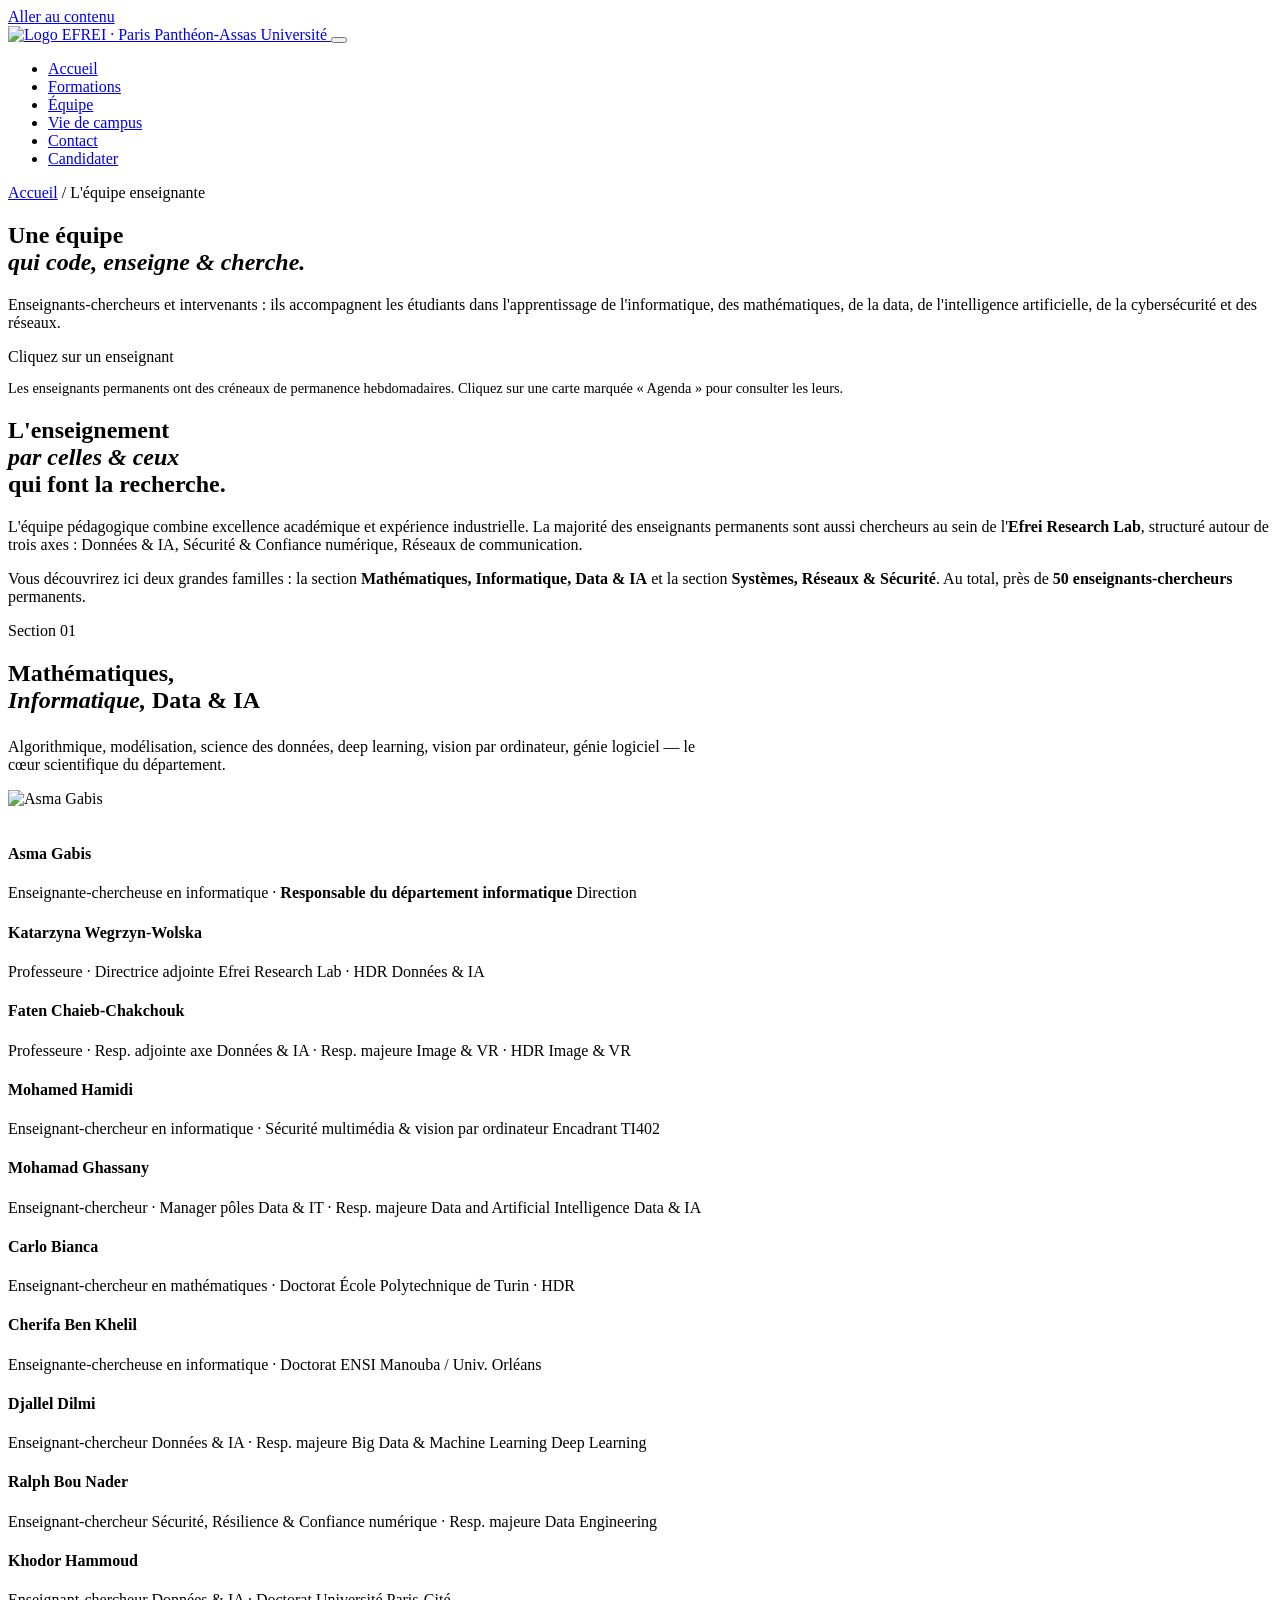
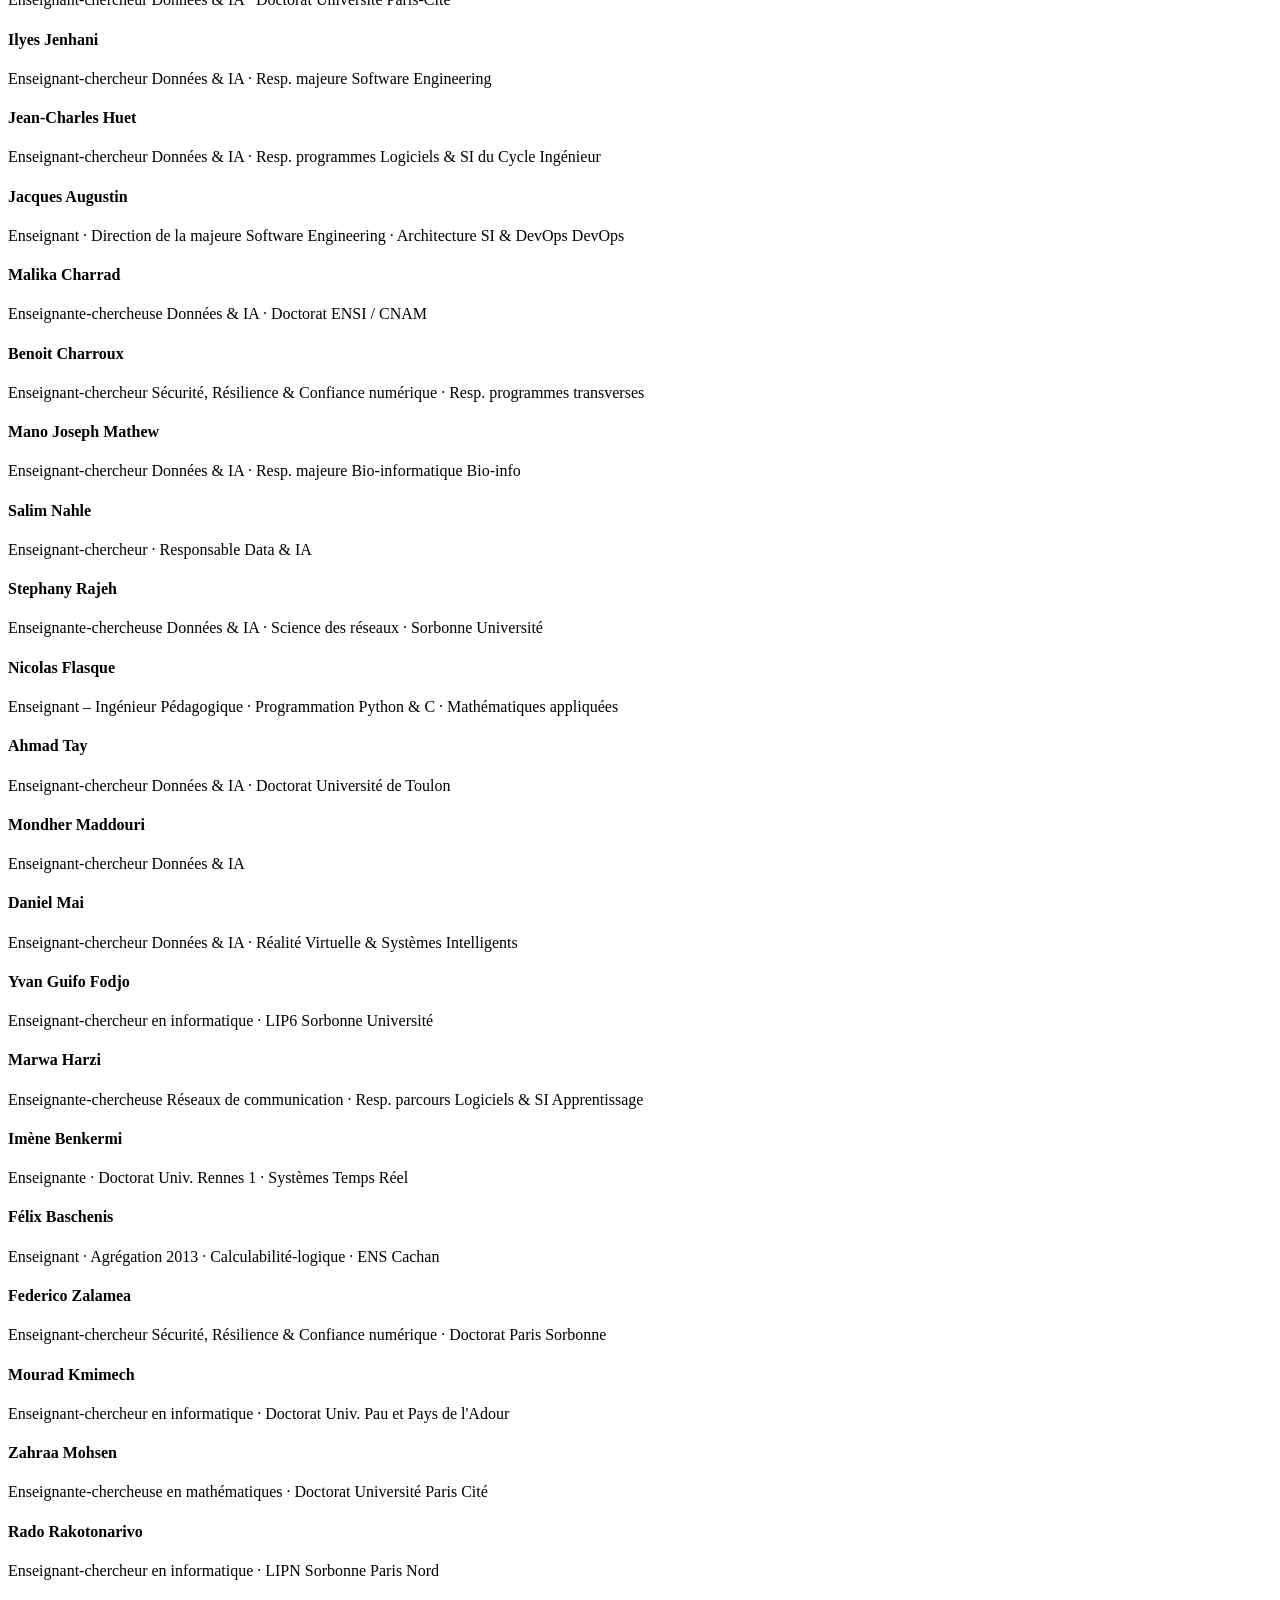
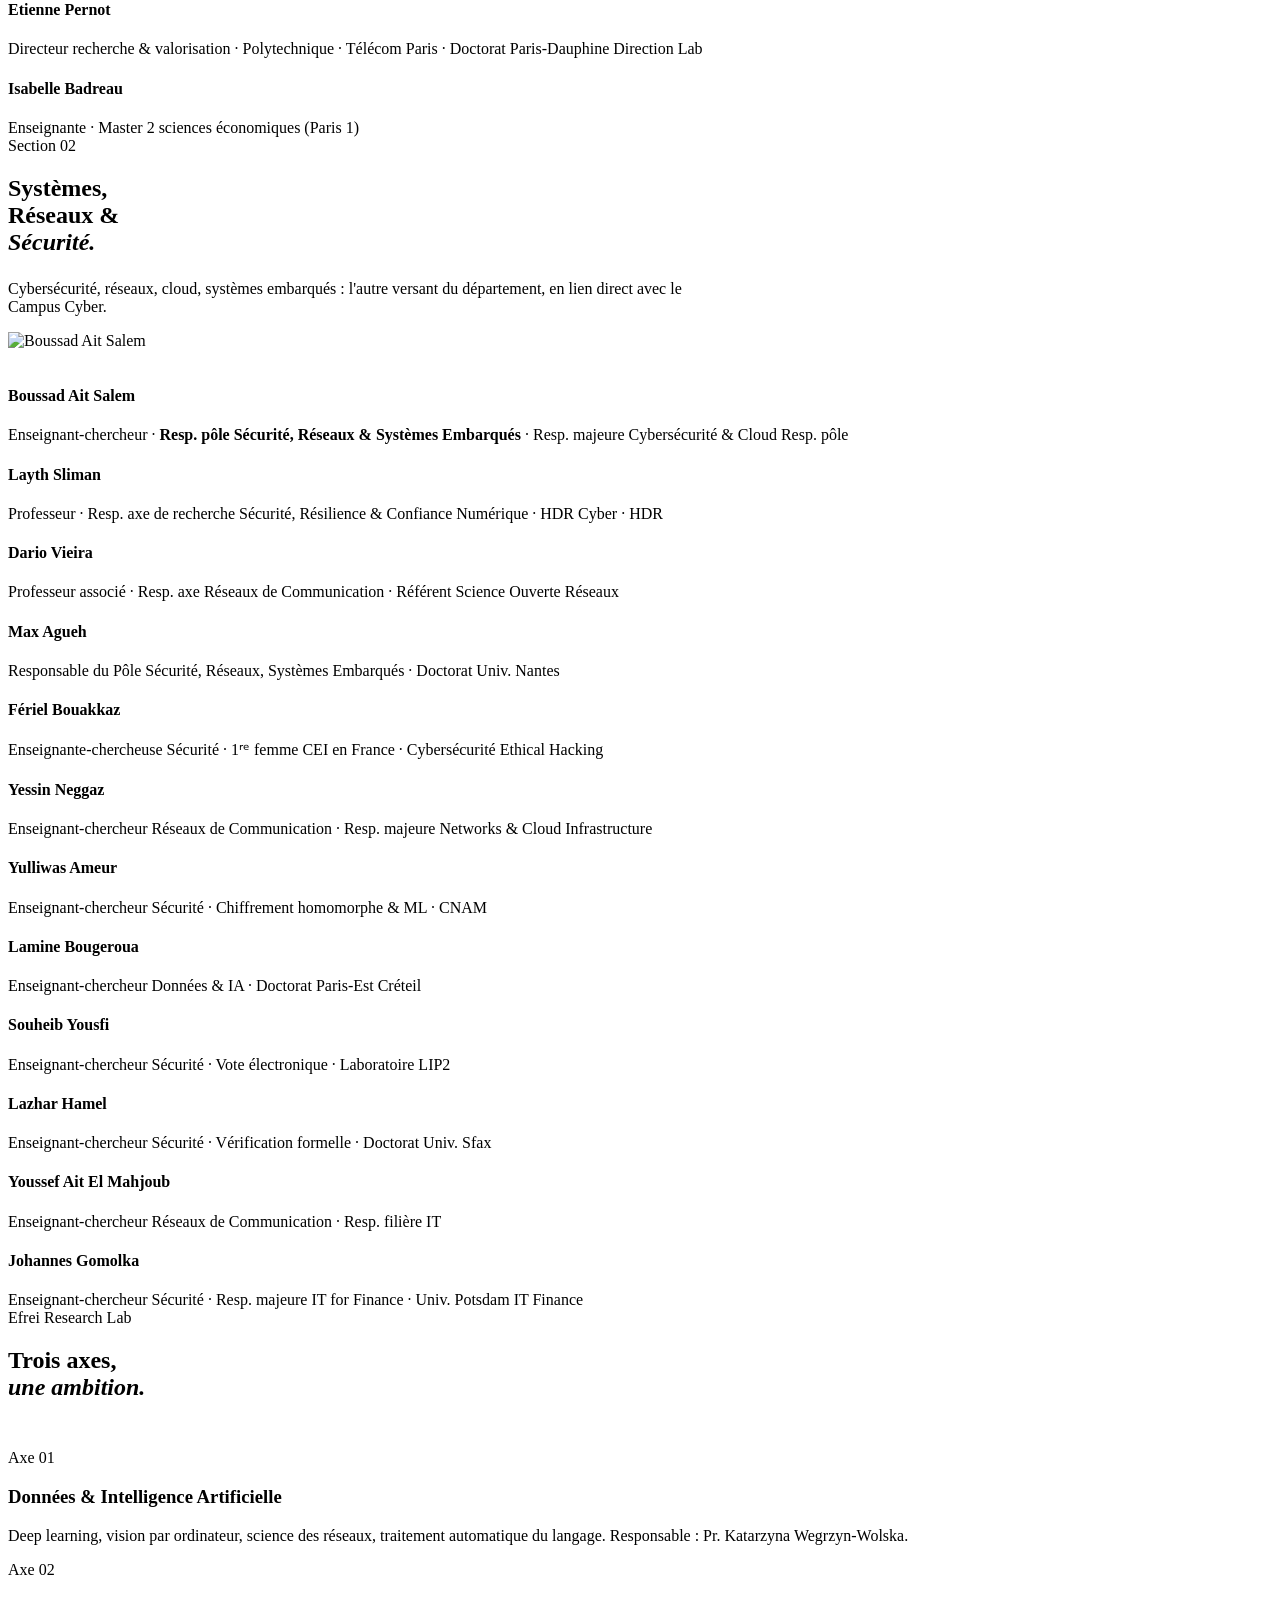
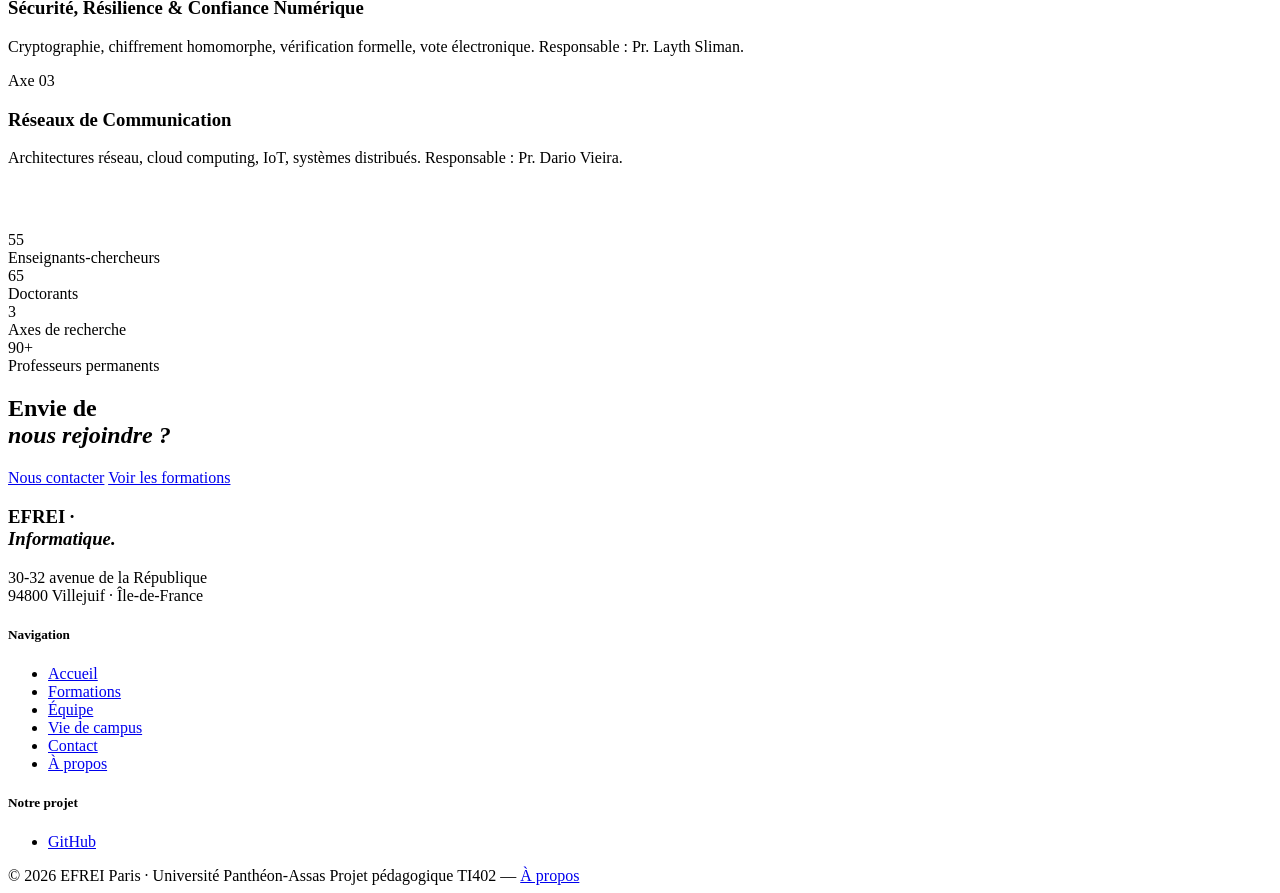
==== commit c0740045: "Add files via upload" ====
--- a/equipe.html
+++ b/equipe.html
@@ -91,6 +91,7 @@
                 <div class="teachers-grid-dense">
 
                     <article class="teacher-mini reveal" data-teacher="gabis">
+                        <img class="member-avatar" src="assets/asma-gabis.jpg" alt="Asma Gabis" style="margin-bottom:1rem;">
                         <h4>Asma Gabis</h4>
                         <span class="teacher-role">Enseignante-chercheuse en informatique · <strong>Responsable du département informatique</strong></span>
                         <span class="teacher-tag">Direction</span>
@@ -277,6 +278,7 @@
                 <div class="teachers-grid-dense">
 
                     <article class="teacher-mini reveal" data-teacher="aitsalem">
+                        <img class="member-avatar" src="assets/boussad-ait-salem.jpg" alt="Boussad Ait Salem" style="margin-bottom:1rem;">
                         <h4>Boussad Ait Salem</h4>
                         <span class="teacher-role">Enseignant-chercheur · <strong>Resp. pôle Sécurité, Réseaux &amp; Systèmes Embarqués</strong> · Resp. majeure Cybersécurité &amp; Cloud</span>
                         <span class="teacher-tag">Resp. pôle</span>
